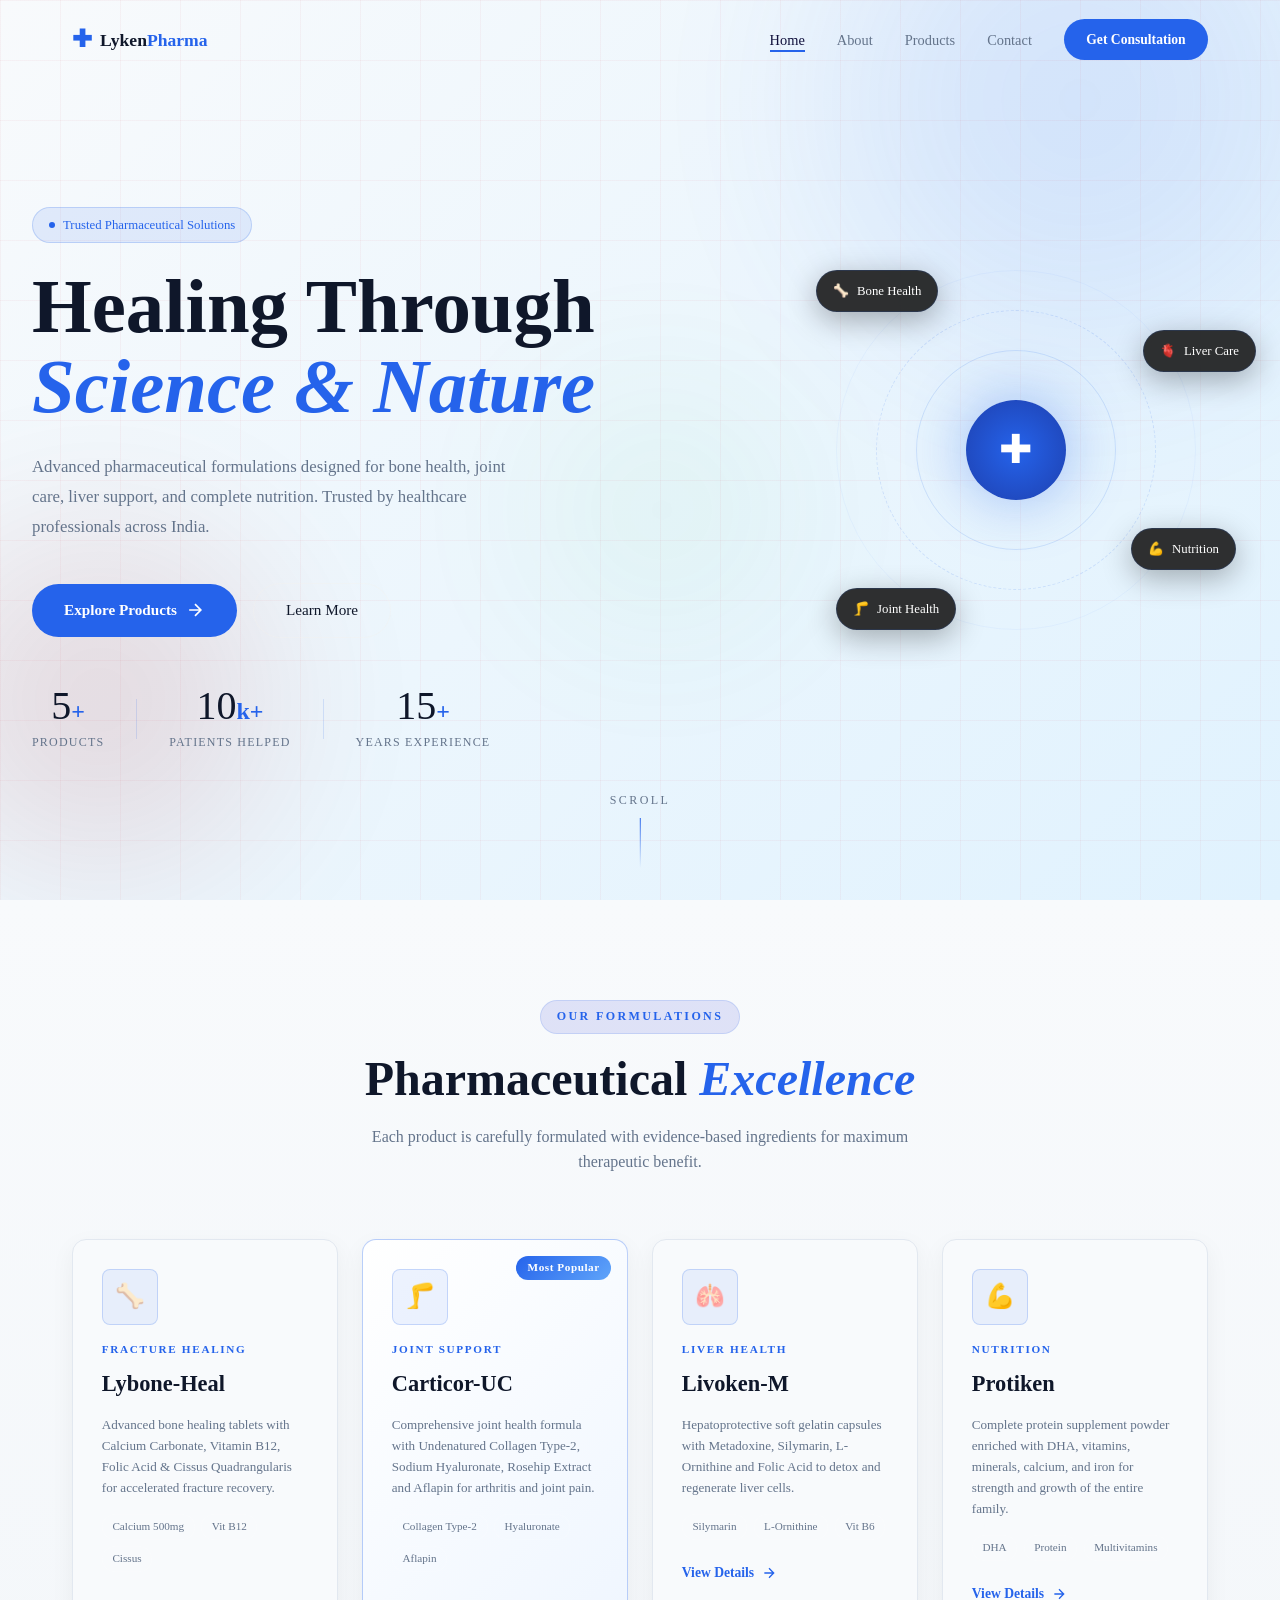
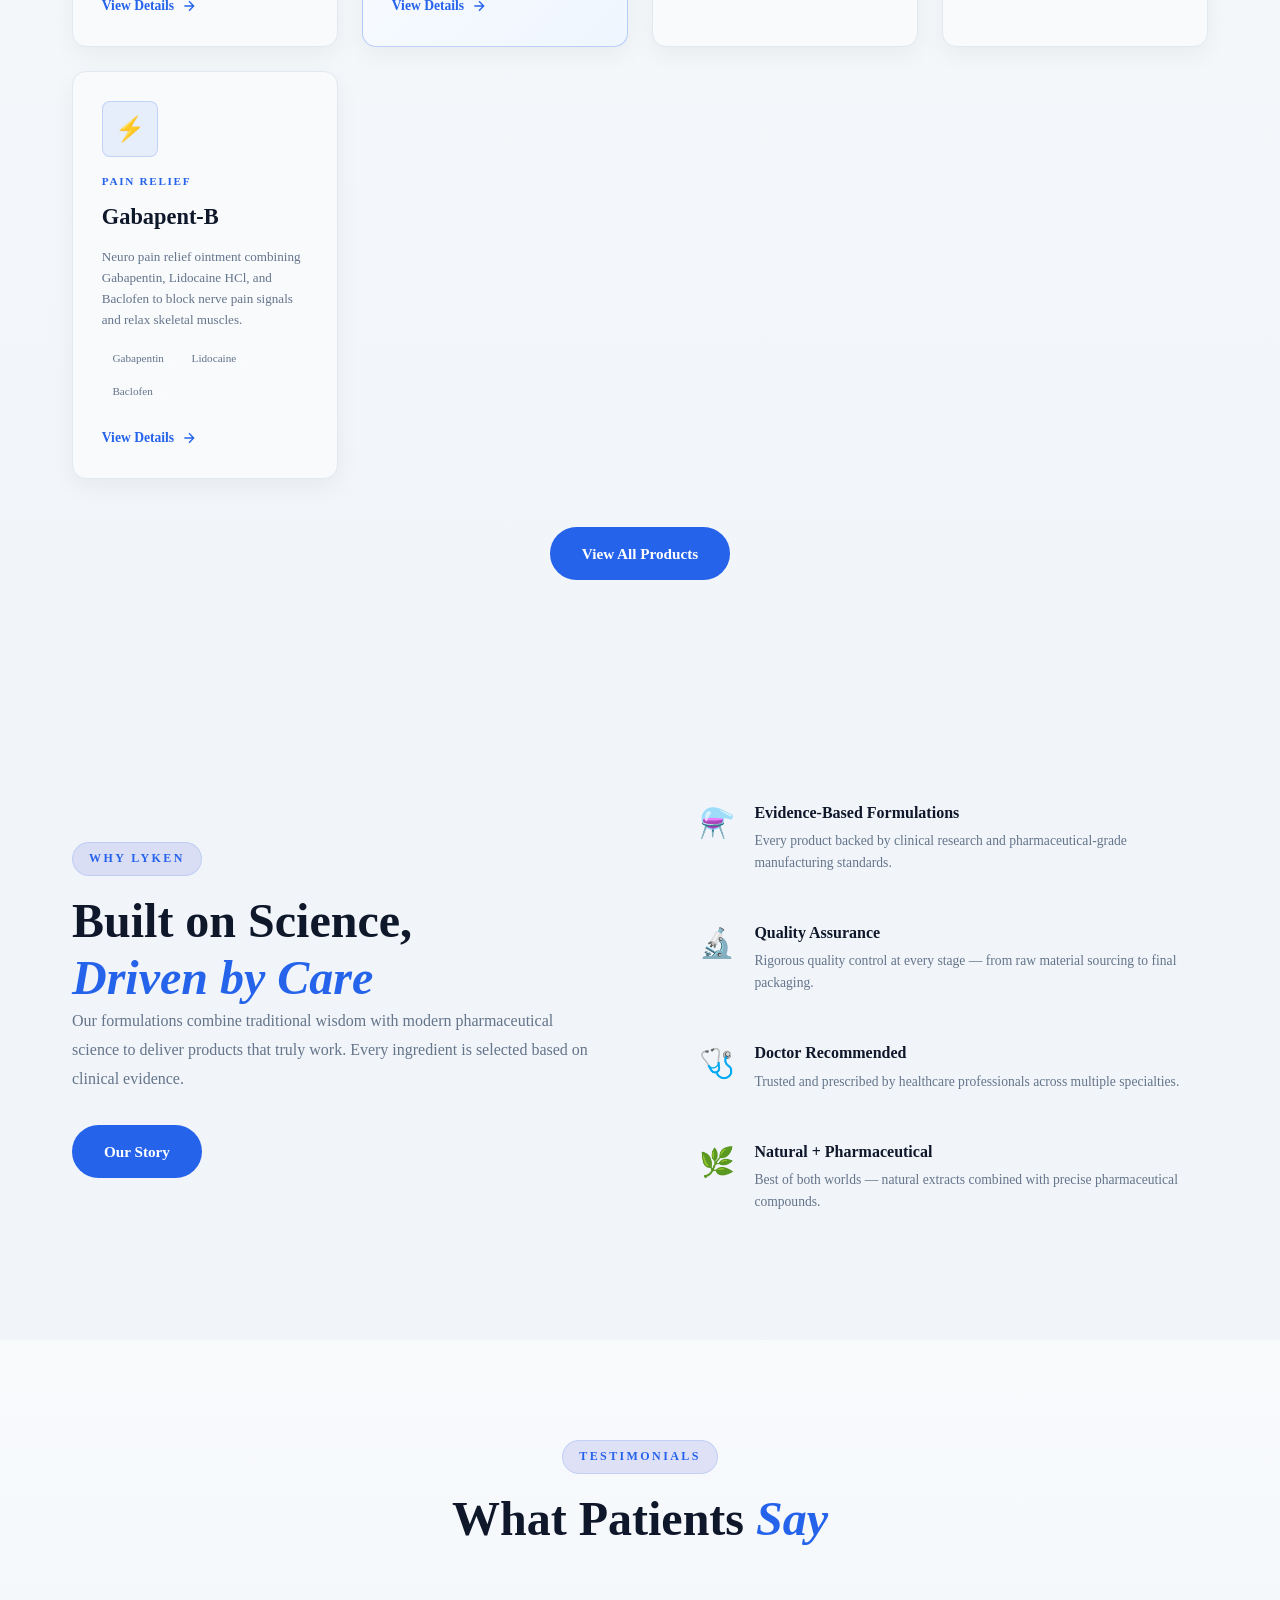
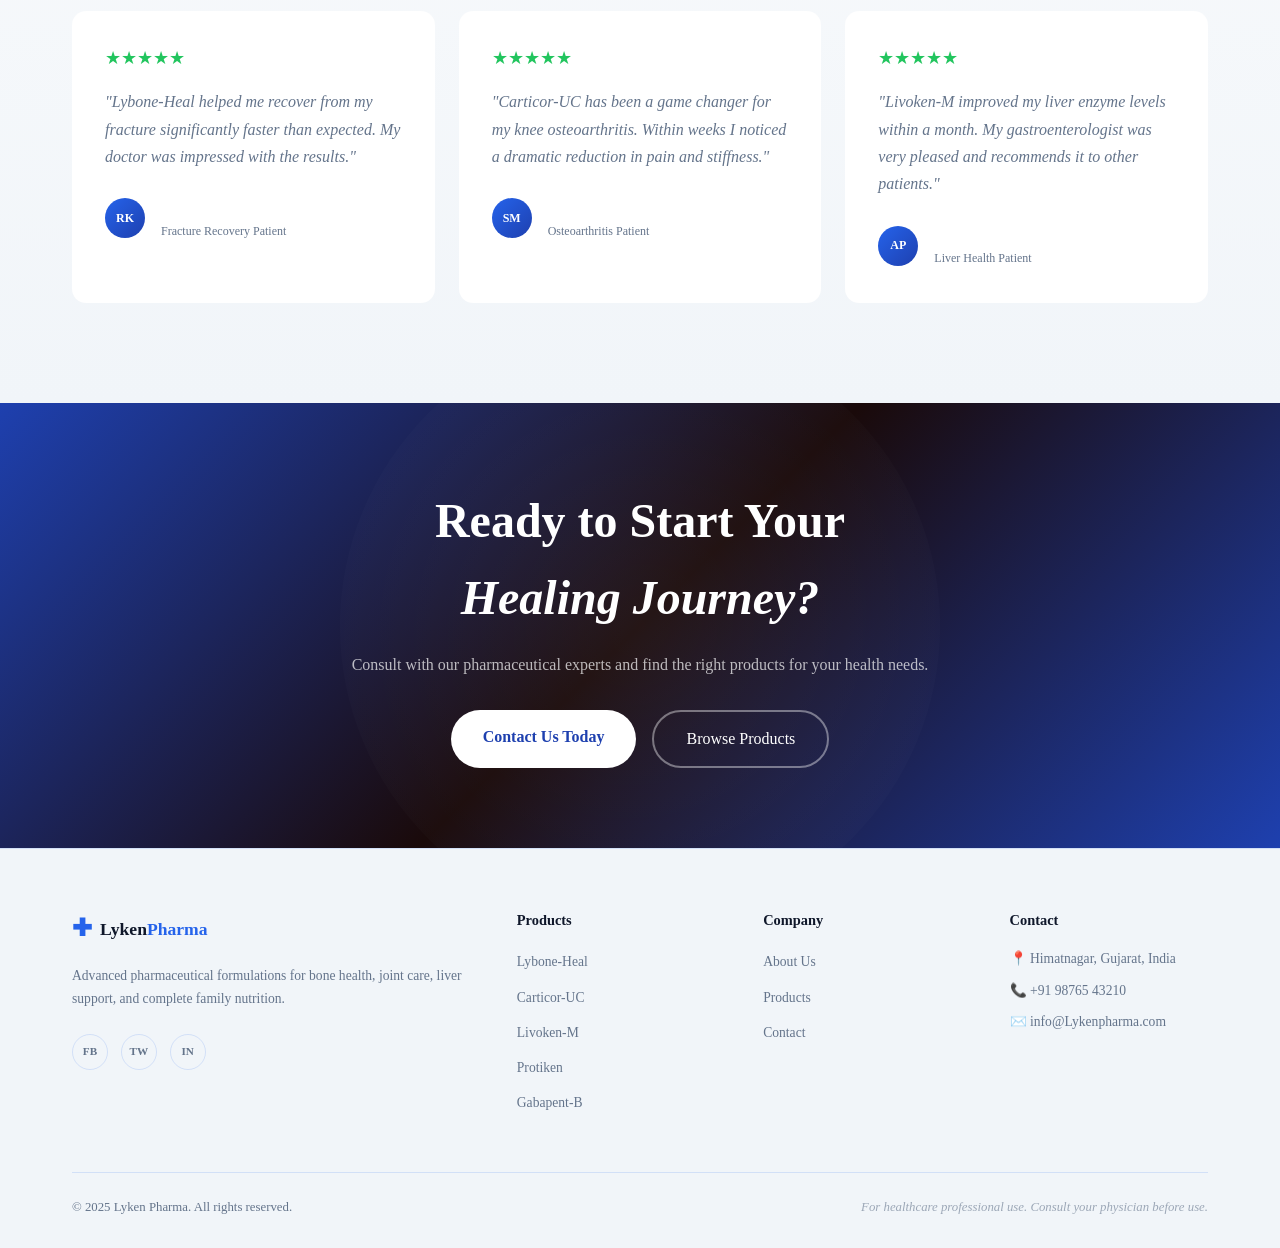
==== index.html @ a2a5358e "filed added added" ====
<!DOCTYPE html>
<html lang="en">
<head>
<meta charset="UTF-8">
<meta name="viewport" content="width=device-width, initial-scale=1.0">
<title>Lyken Pharma - Healing Through Science</title>
<link href="https://fonts.googleapis.com/css2?family=Cormorant+Garamond:ital,wght@0,300;0,400;0,600;1,300&family=DM+Sans:wght@300;400;500;600&family=Bebas+Neue&display=swap" rel="stylesheet">
<link rel="stylesheet" href="style.css">
</head>
<body>

<!-- Navigation -->
<nav class="navbar" id="navbar">
  <div class="nav-container">
    <a href="index.html" class="logo">
      <span class="logo-cross">✚</span>
      <span class="logo-text">Lyken<span class="logo-accent">Pharma</span></span>
    </a>
    <ul class="nav-links" id="navLinks">
      <li><a href="index.html" class="nav-link active">Home</a></li>
      <li><a href="about.html" class="nav-link">About</a></li>
      <li><a href="services.html" class="nav-link">Products</a></li>
      <li><a href="contact.html" class="nav-link">Contact</a></li>
    </ul>
    <a href="contact.html" class="cta-btn">Get Consultation</a>
    <button class="hamburger" id="hamburger">
      <span></span><span></span><span></span>
    </button>
  </div>
</nav>

<!-- Hero Section -->
<section class="hero" id="hero">
  <div class="hero-bg">
    <div class="hero-orb orb1"></div>
    <div class="hero-orb orb2"></div>
    <div class="hero-orb orb3"></div>
    <div class="grid-lines"></div>
  </div>
  <div class="hero-content">
    <div class="hero-badge animate-in" style="--delay:0.2s">
      <span class="badge-dot"></span> Trusted Pharmaceutical Solutions
    </div>
    <h1 class="hero-title animate-in" style="--delay:0.4s">
      <span class="title-line">Healing Through</span>
      <span class="title-line accent-text">Science &amp; Nature</span>
    </h1>
    <p class="hero-subtitle animate-in" style="--delay:0.6s">
      Advanced pharmaceutical formulations designed for bone health, joint care, liver support, and complete nutrition. Trusted by healthcare professionals across India.
    </p>
    <div class="hero-actions animate-in" style="--delay:0.8s">
      <a href="services.html" class="btn-primary">
        <span>Explore Products</span>
        <svg width="20" height="20" viewBox="0 0 24 24" fill="none" stroke="currentColor" stroke-width="2"><path d="M5 12h14M12 5l7 7-7 7"/></svg>
      </a>
      <a href="about.html" class="btn-ghost">Learn More</a>
    </div>
    <div class="hero-stats animate-in" style="--delay:1s">
      <div class="stat-item">
        <span class="stat-num" data-target="5">0</span><span class="stat-plus">+</span>
        <span class="stat-label">Products</span>
      </div>
      <div class="stat-divider"></div>
      <div class="stat-item">
        <span class="stat-num" data-target="10">0</span><span class="stat-plus">k+</span>
        <span class="stat-label">Patients Helped</span>
      </div>
      <div class="stat-divider"></div>
      <div class="stat-item">
        <span class="stat-num" data-target="15">0</span><span class="stat-plus">+</span>
        <span class="stat-label">Years Experience</span>
      </div>
    </div>
  </div>
  <div class="hero-visual">
    <div class="pill-float pill1">
      <div class="pill-inner">
        <span class="pill-icon">🦴</span>
        <span>Bone Health</span>
      </div>
    </div>
    <div class="pill-float pill2">
      <div class="pill-inner">
        <span class="pill-icon">🫀</span>
        <span>Liver Care</span>
      </div>
    </div>
    <div class="pill-float pill3">
      <div class="pill-inner">
        <span class="pill-icon">💪</span>
        <span>Nutrition</span>
      </div>
    </div>
    <div class="pill-float pill4">
      <div class="pill-inner">
        <span class="pill-icon">🦵</span>
        <span>Joint Health</span>
      </div>
    </div>
    <div class="center-emblem">
      <div class="emblem-ring r1"></div>
      <div class="emblem-ring r2"></div>
      <div class="emblem-ring r3"></div>
      <div class="emblem-core">
        <span class="emblem-cross">✚</span>
      </div>
    </div>
  </div>
  <div class="scroll-indicator">
    <span>Scroll</span>
    <div class="scroll-line"></div>
  </div>
</section>

<!-- Product Preview -->
<section class="products-preview section">
  <div class="container">
    <div class="section-header">
      <span class="section-tag">Our Formulations</span>
      <h2 class="section-title">Pharmaceutical <em>Excellence</em></h2>
      <p class="section-desc">Each product is carefully formulated with evidence-based ingredients for maximum therapeutic benefit.</p>
    </div>
    <div class="product-grid">
      <div class="product-card" data-category="bone">
        <div class="card-glow"></div>
        <div class="card-icon-wrap">
          <span class="card-emoji">🦴</span>
        </div>
        <div class="card-tag">Fracture Healing</div>
        <h3 class="card-title">Lybone-Heal</h3>
        <p class="card-desc">Advanced bone healing tablets with Calcium Carbonate, Vitamin B12, Folic Acid & Cissus Quadrangularis for accelerated fracture recovery.</p>
        <div class="card-ingredients">
          <span class="ingredient-tag">Calcium 500mg</span>
          <span class="ingredient-tag">Vit B12</span>
          <span class="ingredient-tag">Cissus</span>
        </div>
        <a href="services.html#lybone" class="card-link">
          View Details <svg width="16" height="16" viewBox="0 0 24 24" fill="none" stroke="currentColor" stroke-width="2"><path d="M5 12h14M12 5l7 7-7 7"/></svg>
        </a>
      </div>

      <div class="product-card featured" data-category="joint">
        <div class="card-glow"></div>
        <div class="featured-badge">Most Popular</div>
        <div class="card-icon-wrap">
          <span class="card-emoji">🦵</span>
        </div>
        <div class="card-tag">Joint Support</div>
        <h3 class="card-title">Carticor-UC</h3>
        <p class="card-desc">Comprehensive joint health formula with Undenatured Collagen Type-2, Sodium Hyaluronate, Rosehip Extract and Aflapin for arthritis and joint pain.</p>
        <div class="card-ingredients">
          <span class="ingredient-tag">Collagen Type-2</span>
          <span class="ingredient-tag">Hyaluronate</span>
          <span class="ingredient-tag">Aflapin</span>
        </div>
        <a href="services.html#carticor" class="card-link">
          View Details <svg width="16" height="16" viewBox="0 0 24 24" fill="none" stroke="currentColor" stroke-width="2"><path d="M5 12h14M12 5l7 7-7 7"/></svg>
        </a>
      </div>

      <div class="product-card" data-category="liver">
        <div class="card-glow"></div>
        <div class="card-icon-wrap">
          <span class="card-emoji">🫁</span>
        </div>
        <div class="card-tag">Liver Health</div>
        <h3 class="card-title">Livoken-M</h3>
        <p class="card-desc">Hepatoprotective soft gelatin capsules with Metadoxine, Silymarin, L-Ornithine and Folic Acid to detox and regenerate liver cells.</p>
        <div class="card-ingredients">
          <span class="ingredient-tag">Silymarin</span>
          <span class="ingredient-tag">L-Ornithine</span>
          <span class="ingredient-tag">Vit B6</span>
        </div>
        <a href="services.html#livoken" class="card-link">
          View Details <svg width="16" height="16" viewBox="0 0 24 24" fill="none" stroke="currentColor" stroke-width="2"><path d="M5 12h14M12 5l7 7-7 7"/></svg>
        </a>
      </div>

      <div class="product-card" data-category="nutrition">
        <div class="card-glow"></div>
        <div class="card-icon-wrap">
          <span class="card-emoji">💪</span>
        </div>
        <div class="card-tag">Nutrition</div>
        <h3 class="card-title">Protiken</h3>
        <p class="card-desc">Complete protein supplement powder enriched with DHA, vitamins, minerals, calcium, and iron for strength and growth of the entire family.</p>
        <div class="card-ingredients">
          <span class="ingredient-tag">DHA</span>
          <span class="ingredient-tag">Protein</span>
          <span class="ingredient-tag">Multivitamins</span>
        </div>
        <a href="services.html#protiken" class="card-link">
          View Details <svg width="16" height="16" viewBox="0 0 24 24" fill="none" stroke="currentColor" stroke-width="2"><path d="M5 12h14M12 5l7 7-7 7"/></svg>
        </a>
      </div>

      <div class="product-card" data-category="pain">
        <div class="card-glow"></div>
        <div class="card-icon-wrap">
          <span class="card-emoji">⚡</span>
        </div>
        <div class="card-tag">Pain Relief</div>
        <h3 class="card-title">Gabapent-B</h3>
        <p class="card-desc">Neuro pain relief ointment combining Gabapentin, Lidocaine HCl, and Baclofen to block nerve pain signals and relax skeletal muscles.</p>
        <div class="card-ingredients">
          <span class="ingredient-tag">Gabapentin</span>
          <span class="ingredient-tag">Lidocaine</span>
          <span class="ingredient-tag">Baclofen</span>
        </div>
        <a href="services.html#gabapent" class="card-link">
          View Details <svg width="16" height="16" viewBox="0 0 24 24" fill="none" stroke="currentColor" stroke-width="2"><path d="M5 12h14M12 5l7 7-7 7"/></svg>
        </a>
      </div>
    </div>
    <div class="center-cta">
      <a href="services.html" class="btn-primary">View All Products</a>
    </div>
  </div>
</section>

<!-- Why Choose Us -->
<section class="why-us section">
  <div class="container">
    <div class="why-inner">
      <div class="why-left">
        <span class="section-tag">Why Lyken</span>
        <h2 class="section-title">Built on Science,<br><em>Driven by Care</em></h2>
        <p>Our formulations combine traditional wisdom with modern pharmaceutical science to deliver products that truly work. Every ingredient is selected based on clinical evidence.</p>
        <a href="about.html" class="btn-primary" style="margin-top:2rem">Our Story</a>
      </div>
      <div class="why-right">
        <div class="feature-item">
          <div class="feature-icon">⚗️</div>
          <div>
            <h4>Evidence-Based Formulations</h4>
            <p>Every product backed by clinical research and pharmaceutical-grade manufacturing standards.</p>
          </div>
        </div>
        <div class="feature-item">
          <div class="feature-icon">🔬</div>
          <div>
            <h4>Quality Assurance</h4>
            <p>Rigorous quality control at every stage — from raw material sourcing to final packaging.</p>
          </div>
        </div>
        <div class="feature-item">
          <div class="feature-icon">🩺</div>
          <div>
            <h4>Doctor Recommended</h4>
            <p>Trusted and prescribed by healthcare professionals across multiple specialties.</p>
          </div>
        </div>
        <div class="feature-item">
          <div class="feature-icon">🌿</div>
          <div>
            <h4>Natural + Pharmaceutical</h4>
            <p>Best of both worlds — natural extracts combined with precise pharmaceutical compounds.</p>
          </div>
        </div>
      </div>
    </div>
  </div>
</section>

<!-- Testimonials -->
<section class="testimonials section">
  <div class="container">
    <div class="section-header">
      <span class="section-tag">Testimonials</span>
      <h2 class="section-title">What Patients <em>Say</em></h2>
    </div>
    <div class="testi-grid">
      <div class="testi-card">
        <div class="stars">★★★★★</div>
        <p>"Lybone-Heal helped me recover from my fracture significantly faster than expected. My doctor was impressed with the results."</p>
        <div class="testi-author">
          <div class="author-avatar">RK</div>
          <div>
            <strong>Rajesh Kumar</strong>
            <span>Fracture Recovery Patient</span>
          </div>
        </div>
      </div>
      <div class="testi-card">
        <div class="stars">★★★★★</div>
        <p>"Carticor-UC has been a game changer for my knee osteoarthritis. Within weeks I noticed a dramatic reduction in pain and stiffness."</p>
        <div class="testi-author">
          <div class="author-avatar">SM</div>
          <div>
            <strong>Sunita Mehta</strong>
            <span>Osteoarthritis Patient</span>
          </div>
        </div>
      </div>
      <div class="testi-card">
        <div class="stars">★★★★★</div>
        <p>"Livoken-M improved my liver enzyme levels within a month. My gastroenterologist was very pleased and recommends it to other patients."</p>
        <div class="testi-author">
          <div class="author-avatar">AP</div>
          <div>
            <strong>Amit Patel</strong>
            <span>Liver Health Patient</span>
          </div>
        </div>
      </div>
    </div>
  </div>
</section>

<!-- CTA Banner -->
<section class="cta-banner">
  <div class="cta-bg-orb"></div>
  <div class="container">
    <div class="cta-inner">
      <h2>Ready to Start Your<br><em>Healing Journey?</em></h2>
      <p>Consult with our pharmaceutical experts and find the right products for your health needs.</p>
      <div class="cta-btns">
        <a href="contact.html" class="btn-white">Contact Us Today</a>
        <a href="services.html" class="btn-ghost-white">Browse Products</a>
      </div>
    </div>
  </div>
</section>

<!-- Footer -->
<footer class="footer">
  <div class="container">
    <div class="footer-grid">
      <div class="footer-brand">
        <div class="logo">
          <span class="logo-cross">✚</span>
          <span class="logo-text">Lyken<span class="logo-accent">Pharma</span></span>
        </div>
        <p>Advanced pharmaceutical formulations for bone health, joint care, liver support, and complete family nutrition.</p>
        <div class="social-links">
          <a href="#" class="social-link">FB</a>
          <a href="#" class="social-link">TW</a>
          <a href="#" class="social-link">IN</a>
        </div>
      </div>
      <div class="footer-col">
        <h5>Products</h5>
        <ul>
          <li><a href="services.html#lybone">Lybone-Heal</a></li>
          <li><a href="services.html#carticor">Carticor-UC</a></li>
          <li><a href="services.html#livoken">Livoken-M</a></li>
          <li><a href="services.html#protiken">Protiken</a></li>
          <li><a href="services.html#gabapent">Gabapent-B</a></li>
        </ul>
      </div>
      <div class="footer-col">
        <h5>Company</h5>
        <ul>
          <li><a href="about.html">About Us</a></li>
          <li><a href="services.html">Products</a></li>
          <li><a href="contact.html">Contact</a></li>
        </ul>
      </div>
      <div class="footer-col">
        <h5>Contact</h5>
        <ul class="contact-list">
          <li>📍 Himatnagar, Gujarat, India</li>
          <li>📞 +91 98765 43210</li>
          <li>✉️ info@Lykenpharma.com</li>
        </ul>
      </div>
    </div>
    <div class="footer-bottom">
      <p>© 2025 Lyken Pharma. All rights reserved.</p>
      <p class="disclaimer">For healthcare professional use. Consult your physician before use.</p>
    </div>
  </div>
</footer>

<script src="main.js"></script>
</body>
</html>
---- style.css ----
:root {
  /* ===== PRIMARY (Trust Blue) ===== */
  --primary: #2563EB;
  --primary-dark: #1E40AF;
  --primary-light: #60A5FA;

  /* ===== SECONDARY (Health Green) ===== */
  --accent: #22C55E;

  /* ===== BACKGROUND (Clean Medical) ===== */
  --dark: #F8FAFC;
  --dark2: #F1F5F9;
  --dark3: #FFFFFF;
  --dark4: #E2E8F0;

  /* ===== TEXT ===== */
  --text: #0F172A;
  --text-muted: #64748B;
  --text-muted2: #11113d;

  /* ===== LIGHT ===== */
  --light: #FFFFFF;
  --lighter: #FFFFFF;

  /* ===== BORDER & EFFECT ===== */
  --border: rgba(37, 99, 235, 0.15);
  --glow: rgba(37, 99, 235, 0.1);

  /* ===== UI ===== */
  --radius: 14px;
  --radius-sm: 8px;
  --shadow: 0 10px 30px rgba(0,0,0,0.05);
  --transition: all 0.3s ease;
}

/* ===== Reset & Base ===== */
*, *::before, *::after { box-sizing: border-box; margin: 0; padding: 0; }
html { scroll-behavior: smooth; }
body {
  font-family: var(--font-body);
  background: var(--dark);
  color: var(--text);
  overflow-x: hidden;
  line-height: 1.6;
}
a { text-decoration: none; color: inherit; }
ul { list-style: none; }
img { max-width: 100%; display: block; }

/* ===== Scrollbar ===== */
::-webkit-scrollbar { width: 4px; }
::-webkit-scrollbar-track { background: var(--dark2); }
::-webkit-scrollbar-thumb { background: var(--primary); border-radius: 2px; }

/* ===== Utility ===== */
.container { max-width: 1200px; margin: 0 auto; padding: 0 2rem; }
.section { padding: 100px 0; background: linear-gradient(to bottom, #F8FAFC, #F1F5F9);}
.section-header { text-align: center; margin-bottom: 4rem; }
.section-tag {
  display: inline-block;
  background: rgba(16 22 200 / 10%);
  border: 1px solid var(--border);
  color: var(--primary);
  font-size: 0.75rem;
  font-weight: 600;
  letter-spacing: 0.2em;
  text-transform: uppercase;
  padding: 0.4rem 1rem;
  border-radius: 50px;
  margin-bottom: 1rem;
}
.section-title {
  font-family: var(--font-serif);
  font-size: clamp(2rem, 4vw, 3rem);
  font-weight: 600;
  color: var(--text);
  line-height: 1.2;
}
.section-title em { color: var(--primary); font-style: italic; }
.section-desc { color: var(--text-muted); max-width: 560px; margin: 1rem auto 0; }

/* ===== Navbar ===== */
.navbar {
  position: fixed; top: 0; left: 0; right: 0; z-index: 1000;
  padding: 1.2rem 0;
  transition: var(--transition);
}
.navbar.scrolled {
  background: rgba(255,255,255,0.9);
  backdrop-filter: blur(10px);
  border-bottom: 1px solid var(--border);
  padding: 0.8rem 0;
}
.nav-container {
  max-width: 1200px; margin: 0 auto; padding: 0 2rem;
  display: flex; align-items: center; gap: 2rem;
}
.logo {
  display: flex; align-items: center; gap: 0.5rem;
  font-family: var(--font-body); font-weight: 600;
}
.logo-cross { color: var(--primary); font-size: 1.5rem; animation: pulse 2s infinite; }
.logo-text { font-size: 1.1rem; color: var(--text); }
.logo-accent { color: var(--primary); }
.nav-links {
  display: flex; gap: 2rem; margin-left: auto;
}
.nav-link {
  font-size: 0.9rem; font-weight: 500; color: var(--text-muted);
  position: relative; padding-bottom: 4px; transition: color 0.3s;
}
.nav-link::after {
  content: ''; position: absolute; bottom: 0; left: 0;
  width: 0; height: 2px; background: var(--primary);
  transition: width 0.3s ease;
}
.nav-link:hover, .nav-link.active { color: var(--text-muted2); transition: var(--transition); }
.nav-link:hover::after, .nav-link.active::after { width: 100%; }
.cta-btn {
  background: var(--primary); color: white;
  padding: 0.6rem 1.4rem; border-radius: 50px;
  font-size: 0.85rem; font-weight: 600;
  transition: var(--transition);
  white-space: nowrap;
}
.cta-btn:hover { background: var(--primary-dark); transform: translateY(-2px); box-shadow: 0 8px 25px rgba(22, 16, 200, 0.4); }
.hamburger { display: none; flex-direction: column; gap: 5px; background: none; border: none; cursor: pointer; padding: 4px; }
.hamburger span { display: block; width: 24px; height: 2px; background: var(--text); transition: var(--transition); border-radius: 2px; }

/* ===== Hero ===== */
.hero {
  min-height: 100vh; display: flex; align-items: center;
  position: relative; overflow: hidden;
  padding: 120px 2rem 60px;
  background: linear-gradient(135deg, #F8FAFC 0%, #E0F2FE 100%);
}
.hero-bg {
  position: absolute; inset: 0; pointer-events: none;
}
.hero-orb {
  position: absolute; border-radius: 50%;
  filter: blur(80px); opacity: 0.15;
}
.orb1 {
  width: 600px; height: 600px;
  background: radial-gradient(circle, var(--primary), transparent);
  top: -200px; right: -100px;
  animation: orbFloat 8s ease-in-out infinite;
}
.orb2 {
  width: 400px; height: 400px;
  background: radial-gradient(circle, #8B0000, transparent);
  bottom: 0; left: -100px;
  animation: orbFloat 10s ease-in-out infinite reverse;
}
.orb3 {
  width: 300px; height: 300px;
  background: radial-gradient(circle, var(--accent), transparent);
  top: 40%; left: 40%;
  animation: orbFloat 12s ease-in-out infinite;
  opacity: 0.08;
}
.grid-lines {
  position: absolute; inset: 0;
  background-image: 
    linear-gradient(rgba(200,16,46,0.04) 1px, transparent 1px),
    linear-gradient(90deg, rgba(200,16,46,0.04) 1px, transparent 1px);
  background-size: 60px 60px;
}
.hero-content {
  max-width: 620px; position: relative; z-index: 2;
}
.hero-badge {
  display: inline-flex; align-items: center; gap: 0.5rem;
  background: rgba(37, 99, 235, 0.1);
  border: 1px solid rgba(37, 99, 235, 0.2);
  color: var(--primary);
  /* background: rgba(200,16,46,0.1); */
  /* border: 1px solid rgba(200,16,46,0.3); */
  color: var(--primary); padding: 0.4rem 1rem; border-radius: 50px;
  font-size: 0.8rem; font-weight: 500; margin-bottom: 1.5rem;
}
.badge-dot {
  width: 6px; height: 6px; background: var(--primary); border-radius: 50%;
  animation: blink 1.5s infinite;
}
.hero-title {
  font-family: var(--font-serif);
  font-size: clamp(3rem, 6vw, 5.5rem);
  line-height: 1.05;
  font-weight: 600;
  color: var(--text);
  margin-bottom: 1.5rem;
}
.title-line { display: block; }
.accent-text { color: var(--primary); font-style: italic; }
.hero-subtitle {
  color: var(--text-muted); font-size: 1.05rem;
  max-width: 500px; margin-bottom: 2.5rem; line-height: 1.8;
}
.hero-actions { display: flex; gap: 1rem; align-items: center; flex-wrap: wrap; margin-bottom: 3rem; }
.btn-primary {
  display: inline-flex; align-items: center; gap: 0.5rem;
  background: var(--primary); color: white;
  padding: 0.9rem 2rem; border-radius: 50px;
  font-weight: 600; font-size: 0.95rem;
  transition: var(--transition); position: relative; overflow: hidden;
}
.btn-primary::before {
  content: ''; position: absolute; inset: 0;
  background: linear-gradient(45deg, transparent, rgba(255,255,255,0.1), transparent);
  transform: translateX(-100%); transition: transform 0.5s;
}
.btn-primary:hover { background: var(--primary-dark); transform: translateY(-3px); box-shadow: 0 15px 40px rgba(16, 53, 200, 0.4); }
.btn-primary:hover::before { transform: translateX(100%); }
.btn-ghost {
  display: inline-flex; align-items: center; gap: 0.5rem;
  border: 1.5px solid rgba(245,240,235,0.3); color: var(--text);
  padding: 0.9rem 2rem; border-radius: 50px;
  font-weight: 500; font-size: 0.95rem; transition: var(--transition);
}
.btn-ghost:hover { border-color: var(--primary); color: var(--primary); transform: translateY(-3px); }
.hero-stats {
  display: flex; gap: 2rem; align-items: center; flex-wrap: wrap;
}
.stat-item { text-align: center; }
.stat-num {
  font-family: var(--font-display);
  font-size: 2.5rem; color: var(--text); line-height: 1;
}
.stat-plus { font-size: 1.5rem; color: var(--primary); font-weight: 700; }
.stat-label { display: block; font-size: 0.75rem; color: var(--text-muted); margin-top: 0.2rem; text-transform: uppercase; letter-spacing: 0.1em; }
.stat-divider { width: 1px; height: 40px; background: var(--border); }
.hero-visual {
  position: absolute; right: 5%; top: 50%; transform: translateY(-50%);
  width: 400px; height: 400px; display: flex; align-items: center; justify-content: center;
}
.pill-float {
  position: absolute; z-index: 3;
  animation: floatPill 4s ease-in-out infinite;
}
.pill-inner {
  display: flex; align-items: center; gap: 0.5rem;
  background: rgba(26,26,26,0.9); border: 1px solid var(--border);
  backdrop-filter: blur(10px);
  padding: 0.6rem 1rem; border-radius: 50px;
  font-size: 0.8rem; font-weight: 500; color: var(--light);
  white-space: nowrap;
  box-shadow: 0 8px 30px rgba(0,0,0,0.3);
}
.pill1 { top: 5%; left: 0; animation-delay: 0s; }
.pill2 { top: 20%; right: -10%; animation-delay: 1s; }
.pill3 { bottom: 20%; right: -5%; animation-delay: 2s; }
.pill4 { bottom: 5%; left: 5%; animation-delay: 0.5s; }
.center-emblem {
  position: relative; display: flex; align-items: center; justify-content: center;
}
.emblem-ring {
  position: absolute; border-radius: 50%; border: 1px solid var(--border);
}
.r1 { width: 200px; height: 200px; animation: spinSlow 20s linear infinite; }
.r2 { width: 280px; height: 280px; animation: spinSlow 30s linear infinite reverse; border-style: dashed; }
.r3 { width: 360px; height: 360px; animation: spinSlow 40s linear infinite; opacity: 0.3; }
.emblem-core {
  width: 100px; height: 100px; border-radius: 50%;
  background: radial-gradient(circle, var(--primary) 0%, var(--primary-dark) 100%);
  display: flex; align-items: center; justify-content: center;
  box-shadow: 0 0 60px rgba(37, 100, 235, 0.397);
}
.emblem-cross { font-size: 2.5rem; color: white; }
.scroll-indicator {
  position: absolute; bottom: 2rem; left: 50%; transform: translateX(-50%);
  display: flex; flex-direction: column; align-items: center; gap: 0.5rem;
  font-size: 0.75rem; color: var(--text-muted); letter-spacing: 0.2em;
  text-transform: uppercase;
}
.scroll-line {
  width: 1px; height: 50px; background: linear-gradient(to bottom, var(--primary), transparent);
  animation: scrollPulse 2s ease-in-out infinite;
}

/* ===== Product Cards ===== */
.product-grid {
  display: grid; grid-template-columns: repeat(auto-fit, minmax(220px, 1fr));
  gap: 1.5rem;
}
.product-card {
  position: relative; overflow: hidden;
  background: var(--dark); border: 1px solid #E2E8F0; 
  box-shadow: 0 8px 25px rgba(0,0,0,0.05);
  border-radius: var(--radius); padding: 1.8rem;
  transition: var(--transition); cursor: pointer;
}
.product-card:hover {
  border-color: var(--primary);
  box-shadow: 0 15px 40px rgba(37, 99, 235, 0.15);
  transform: translateY(-8px);
  border-color: var(--border);
  /* box-shadow: 0 20px 60px rgba(200,16,46,0.15);   */
}
.product-card.featured {
 background: linear-gradient(135deg, #ffffff, #EFF6FF);
  border-color: rgba(37, 99, 235, 0.3);
}
.card-glow {
  position: absolute; top: -50%; left: -50%; width: 200%; height: 200%;
  background: radial-gradient(circle, rgba(16 27 200 / 5%), transparent 60%);
  opacity: 0; transition: opacity 0.4s; pointer-events: none;
}
.product-card:hover .card-glow { opacity: 1; }
.featured-badge {
  position: absolute; top: 1rem; right: 1rem;
  background: linear-gradient(135deg, #2563EB, #60A5FA); color: white;
  font-size: 0.7rem; font-weight: 600; padding: 0.2rem 0.7rem;
  border-radius: 50px; letter-spacing: 0.05em;
}
.card-icon-wrap {
  width: 56px; height: 56px; border-radius: var(--radius-sm);
   background: rgba(37, 99, 235, 0.08);
  border: 1px solid rgba(37, 99, 235, 0.2);
  display: flex; align-items: center; justify-content: center;
  margin-bottom: 1rem; transition: var(--transition);
}
.product-card:hover .card-icon-wrap { background: rgba(34, 197, 94, 0.15); transform: scale(1.1); }
.card-emoji { font-size: 1.5rem; }
.card-tag { font-size: 0.7rem; color: var(--primary); text-transform: uppercase; letter-spacing: 0.15em; font-weight: 600; margin-bottom: 0.5rem; }
.card-title { font-family: var(--font-serif); font-size: 1.4rem; font-weight: 600; color: var(--text); margin-bottom: 0.7rem; }
.card-desc { font-size: 0.82rem; color: var(--text-muted); line-height: 1.6; margin-bottom: 1rem; }
.card-ingredients { display: flex; flex-wrap: wrap; gap: 0.4rem; margin-bottom: 1.2rem; }
.ingredient-tag {
  background: rgba(255,255,255,0.05); border: 1px solid rgba(255,255,255,0.1);
  padding: 0.2rem 0.6rem; border-radius: 50px; font-size: 0.7rem; color: var(--text-muted);
}
.card-link {
  display: inline-flex; align-items: center; gap: 0.4rem;
  color: var(--primary); font-size: 0.85rem; font-weight: 600;
  transition: gap 0.3s;
}
.card-link:hover { gap: 0.8rem; }
.center-cta { text-align: center; margin-top: 3rem; }

/* ===== Why Us ===== */
.why-us { background: #F1F5F9; }
.why-inner {
  display: grid; grid-template-columns: 1fr 1fr; gap: 5rem; align-items: center;
}
.why-left p { color: var(--text-muted); line-height: 1.8; }
.feature-item {
  display: flex; gap: 1.2rem; align-items: flex-start;
  padding: 1.2rem; border-radius: var(--radius);
  transition: var(--transition); margin-bottom: 0.5rem;
}
.feature-item:hover { background: rgba(37, 99, 235, 0.05); transform: translateX(5px); }
.feature-icon { font-size: 1.8rem; flex-shrink: 0; }
.feature-item h4 { color: var(--text); font-weight: 600; margin-bottom: 0.3rem; }
.feature-item p { font-size: 0.85rem; color: var(--text-muted); line-height: 1.6; }

/* ===== Testimonials ===== */
.testi-grid { display: grid; grid-template-columns: repeat(auto-fit, minmax(280px, 1fr)); gap: 1.5rem; }
.testi-card {
  background: var(--dark3); border: 1px solid rgba(255,255,255,0.06);
  border-radius: var(--radius); padding: 2rem;
  transition: var(--transition);
}
.testi-card:hover { transform: translateY(-5px); border-color: var(--border); }
.stars { color: var(--accent); font-size: 1.1rem; margin-bottom: 1rem; }
.testi-card p { color: var(--text-muted); font-style: italic; line-height: 1.7; margin-bottom: 1.5rem; }
.testi-author { display: flex; align-items: center; gap: 1rem; }
.author-avatar {
  width: 40px; height: 40px; border-radius: 50%;
  background: linear-gradient(135deg, var(--primary), var(--primary-dark));
  display: flex; align-items: center; justify-content: center;
  font-size: 0.75rem; font-weight: 700; color: white; flex-shrink: 0;
}
.testi-author strong { display: block; color: var(--light); font-size: 0.9rem; }
.testi-author span { font-size: 0.75rem; color: var(--text-muted); }

/* ===== CTA Banner ===== */
.cta-banner {
  background: linear-gradient(135deg, var(--primary-dark) 0%, #1a0a0a 50%, var(--primary-dark) 100%);
  position: relative; overflow: hidden; padding: 80px 0;
}
.cta-bg-orb {
  position: absolute; width: 600px; height: 600px; border-radius: 50%;
  background: radial-gradient(circle, rgba(255,255,255,0.05), transparent);
  top: 50%; left: 50%; transform: translate(-50%, -50%);
}
.cta-inner { text-align: center; position: relative; z-index: 2; }
.cta-inner h2 { font-family: var(--font-serif); font-size: clamp(2rem, 4vw, 3rem); font-weight: 600; color: white; margin-bottom: 1rem; }
.cta-inner h2 em { font-style: italic; }
.cta-inner p { color: rgba(255,255,255,0.7); margin-bottom: 2rem; }
.cta-btns { display: flex; gap: 1rem; justify-content: center; flex-wrap: wrap; }
.btn-white {
  background: white; color: var(--primary-dark);
  padding: 0.9rem 2rem; border-radius: 50px; font-weight: 700;
  transition: var(--transition);
}
.btn-white:hover { transform: translateY(-3px); box-shadow: 0 15px 40px rgba(0,0,0,0.3); }
.btn-ghost-white {
  border: 2px solid rgba(255,255,255,0.4); color: white;
  padding: 0.9rem 2rem; border-radius: 50px; font-weight: 500;
  transition: var(--transition);
}
.btn-ghost-white:hover { border-color: white; transform: translateY(-3px); }

/* ===== Footer ===== */
.footer { background: var(--dark2); border-top: 1px solid var(--border); padding: 60px 0 30px; }
.footer-grid { display: grid; grid-template-columns: 2fr 1fr 1fr 1fr; gap: 3rem; margin-bottom: 3rem; }
.footer-brand p { color: var(--text-muted); font-size: 0.85rem; margin: 1rem 0 1.5rem; line-height: 1.7; }
.social-links { display: flex; gap: 0.8rem; }
.social-link {
  width: 36px; height: 36px; border-radius: 50%;
  border: 1px solid var(--border); display: flex; align-items: center; justify-content: center;
  font-size: 0.7rem; font-weight: 700; color: var(--text-muted);
  transition: var(--transition);
}
.social-link:hover { background: var(--primary); border-color: var(--primary); color: white; }
.footer-col h5 { color: var(--text); font-weight: 600; margin-bottom: 1rem; font-size: 0.9rem; }
.footer-col ul li { margin-bottom: 0.6rem; }
.footer-col ul a { color: var(--text-muted); font-size: 0.85rem; transition: color 0.3s; }
.footer-col ul a:hover { color: var(--primary); }
.contact-list li { color: var(--text-muted); font-size: 0.85rem; }
.footer-bottom {
  border-top: 1px solid var(--border); padding-top: 1.5rem;
  display: flex; justify-content: space-between; align-items: center; flex-wrap: gap;
  gap: 1rem;
}
.footer-bottom p { font-size: 0.8rem; color: var(--text-muted); }
.disclaimer { font-style: italic; opacity: 0.6; }

/* ===== Page Hero (Inner Pages) ===== */
.page-hero {
  padding: 160px 2rem 80px;
  background: linear-gradient(to bottom, rgba(200,16,46,0.05), transparent);
  text-align: center; position: relative; overflow: hidden;
}
.page-hero::before {
  content: ''; position: absolute; inset: 0;
  background-image: 
    linear-gradient(rgba(200,16,46,0.04) 1px, transparent 1px),
    linear-gradient(90deg, rgba(200,16,46,0.04) 1px, transparent 1px);
  background-size: 60px 60px;
  pointer-events: none;
}
.page-hero h1 { font-family: var(--font-serif); font-size: clamp(2.5rem, 5vw, 4rem); font-weight: 600; color: var(--text); }
.page-hero h1 em { color: var(--primary); font-style: italic; }
.page-hero p { color: var(--text-muted); max-width: 500px; margin: 1rem auto 0; }
.breadcrumb {
  display: flex; justify-content: center; gap: 0.5rem;
  font-size: 0.8rem; color: var(--text-muted);
  margin-bottom: 1rem;
}
.breadcrumb a { color: var(--primary); }

/* ===== About Page ===== */
.about-story { padding: 100px 0; }
.about-grid { display: grid; grid-template-columns: 1fr 1fr; gap: 5rem; align-items: center; }
.about-visual {
  position: relative; aspect-ratio: 1;
  display: flex; align-items: center; justify-content: center;
}
.about-bg-card {
  position: absolute; inset: 0;
  background: linear-gradient(135deg, rgba(16 22 200 / 10%), rgba(16 22 200 / 5%));
  border: 1px solid var(--border); border-radius: var(--radius);
  transform: rotate(3deg);
}
.about-main-card {
  position: relative; z-index: 2;
  background: var(--dark3); border: 1px solid var(--border);
  border-radius: var(--radius); padding: 3rem;
  text-align: center; width: 90%;
}
.about-icon { font-size: 4rem; margin-bottom: 1rem; }
.about-main-card h3 { font-family: var(--font-serif); font-size: 1.8rem; color: var(--light); margin-bottom: 0.5rem; }
.about-main-card p { color: var(--text-muted); font-size: 0.9rem; }
.about-text .section-tag { display: inline-block; margin-bottom: 1rem; }
.about-text .section-title { text-align: left; margin-bottom: 1.5rem; }
.about-text p { color: var(--text-muted); line-height: 1.8; margin-bottom: 1rem; }
.values-grid { display: grid; grid-template-columns: 1fr 1fr; gap: 1rem; margin-top: 2rem; }
.value-card {
  background: var(--dark3); border: 1px solid rgba(255,255,255,0.05);
  border-radius: var(--radius-sm); padding: 1.2rem;
  transition: var(--transition);
}
.value-card:hover { border-color: var(--border); transform: translateY(-3px); }
.value-card .value-icon { font-size: 1.5rem; margin-bottom: 0.5rem; }
.value-card h5 { color: var(--light); font-weight: 600; margin-bottom: 0.3rem; font-size: 0.9rem; }
.value-card p { font-size: 0.8rem; color: var(--text-muted); }
.team-section { background: var(--dark2); padding: 100px 0; }
.team-grid { display: grid; grid-template-columns: repeat(auto-fit, minmax(240px, 1fr)); gap: 2rem; }
.team-card {
  background: var(--dark3); border: 1px solid rgba(255,255,255,0.06);
  border-radius: var(--radius); padding: 2rem; text-align: center;
  transition: var(--transition);
}
.team-card:hover { transform: translateY(-8px); border-color: var(--border); }
.team-avatar {
  width: 80px; height: 80px; border-radius: 50%; margin: 0 auto 1rem;
  background: linear-gradient(135deg, var(--primary), var(--primary-dark));
  display: flex; align-items: center; justify-content: center;
  font-size: 1.5rem; font-weight: 700; color: white;
}
.team-card h4 { color: var(--light); font-weight: 600; margin-bottom: 0.3rem; }
.team-card .role { color: var(--primary); font-size: 0.8rem; font-weight: 500; margin-bottom: 0.7rem; }
.team-card p { font-size: 0.82rem; color: var(--text-muted); }

/* ===== Services/Products Page ===== */
.products-full { padding: 80px 0 100px; }
.filter-tabs {
  display: flex; gap: 0.8rem; justify-content: center; flex-wrap: wrap; margin-bottom: 3rem;
}
.filter-tab {
  padding: 0.5rem 1.4rem; border-radius: 50px;
  border: 1px solid rgba(255,255,255,0.1); background: transparent;
  color: var(--text-muted); font-size: 0.85rem; cursor: pointer;
  transition: var(--transition); font-family: var(--font-body);
}
.filter-tab:hover, .filter-tab.active {
  background: var(--primary); border-color: var(--primary); color: white;
}
.product-full-grid { display: grid; gap: 3rem; }
.product-detail-card {
  background: var(--dark3); border: 1px solid rgba(255,255,255,0.06);
  border-radius: var(--radius); overflow: hidden;
  display: grid; grid-template-columns: 1fr 2fr;
  transition: var(--transition);
}
.product-detail-card:hover { border-color: var(--border); box-shadow: 0 20px 60px rgba(16, 31, 200, 0.1); }
.product-card-left {
  background: linear-gradient(135deg, rgba(16 22 200 / 10%), rgba(16 22 200 / 2%));
  padding: 3rem 2rem; display: flex; flex-direction: column; align-items: center; justify-content: center;
  text-align: center; border-right: 1px solid var(--border);
}
.product-big-icon { font-size: 5rem; margin-bottom: 1rem; }
.product-card-left h3 { font-family: var(--font-serif); font-size: 2rem; color: var(--text); margin-bottom: 0.5rem; }
.product-type-badge {
  background: var(--primary); color: white;
  font-size: 0.7rem; font-weight: 600; padding: 0.3rem 0.8rem;
  border-radius: 50px; margin-top: 0.5rem;
}
.product-card-right { padding: 2.5rem; }
.product-tagline { color: var(--primary); font-size: 0.85rem; font-weight: 600; text-transform: uppercase; letter-spacing: 0.1em; margin-bottom: 1rem; }
.product-desc { color: var(--text-muted); line-height: 1.8; margin-bottom: 1.5rem; }
.ingredients-section h5 { color: var(--light); font-weight: 600; margin-bottom: 0.8rem; font-size: 0.9rem; }
.ingredients-list { display: flex; flex-wrap: wrap; gap: 0.5rem; margin-bottom: 1.5rem; }
.ing-badge {
  background: rgba(16 22 200 / 10%); border: 1px solid var(--border);
  color: var(--text); font-size: 0.78rem; padding: 0.3rem 0.8rem; border-radius: 50px;
}
.benefits-section h5 { color: var(--light); font-weight: 600; margin-bottom: 0.8rem; font-size: 0.9rem; }
.benefits-list { list-style: none; }
.benefits-list li {
  display: flex; gap: 0.7rem; align-items: flex-start;
  color: var(--text-muted); font-size: 0.85rem; margin-bottom: 0.4rem;
}
.benefits-list li::before { content: '→'; color: var(--primary); flex-shrink: 0; font-weight: 700; }
.indications { margin-top: 1.5rem; }
.indications h5 { color: var(--light); font-weight: 600; margin-bottom: 0.8rem; font-size: 0.9rem; }
.indication-tags { display: flex; flex-wrap: wrap; gap: 0.5rem; }
.ind-tag {
  background: rgba(16 22 200 / 10%); border: 1px solid rgba(212,175,55,0.3);
  color: var(--text); font-size: 0.72rem; padding: 0.25rem 0.7rem; border-radius: 50px;
}

/* ===== Contact Page ===== */
.contact-section { padding: 80px 0 100px; }
.contact-grid { display: grid; grid-template-columns: 1fr 1.5fr; gap: 4rem; }
.contact-info h3 { font-family: var(--font-serif); font-size: 2rem; color: var(--light); margin-bottom: 1rem; }
.contact-info p { color: var(--text-muted); line-height: 1.8; margin-bottom: 2rem; }
.contact-item {
  display: flex; gap: 1rem; align-items: flex-start;
  padding: 1.2rem; background: var(--dark3); border: 1px solid rgba(255,255,255,0.06);
  border-radius: var(--radius-sm); margin-bottom: 1rem; transition: var(--transition);
}
.contact-item:hover { border-color: var(--border); transform: translateX(5px); }
.contact-icon {
  width: 44px; height: 44px; border-radius: var(--radius-sm);
  background: rgba(16 22 200 / 10%); border: 1px solid var(--border);
  display: flex; align-items: center; justify-content: center;
  font-size: 1.1rem; flex-shrink: 0;
}
.contact-item h5 { color: var(--light); font-weight: 600; margin-bottom: 0.2rem; font-size: 0.9rem; }
.contact-item p { color: var(--text-muted); font-size: 0.85rem; }
.contact-form {
  background: var(--dark3); border: 1px solid rgba(255,255,255,0.06);
  border-radius: var(--radius); padding: 2.5rem;
}
.contact-form h3 { font-family: var(--font-serif); font-size: 1.8rem; color: var(--light); margin-bottom: 2rem; }
.form-row { display: grid; grid-template-columns: 1fr 1fr; gap: 1rem; margin-bottom: 1rem; }
.form-group { margin-bottom: 1rem; }
.form-group label { display: block; font-size: 0.82rem; color: var(--text-muted); margin-bottom: 0.4rem; font-weight: 500; }
.form-group input, .form-group textarea, .form-group select {
  width: 100%; background: rgba(255,255,255,0.04); border: 1px solid rgba(0, 0, 0, 0.075);
  border-radius: var(--radius-sm); padding: 0.8rem 1rem;
  color: var(--text); font-family: var(--font-body); font-size: 0.9rem;
  transition: border-color 0.3s; outline: none;
}
.form-group input:focus, .form-group textarea:focus, .form-group select:focus {
  border-color: var(--primary);
}
.form-group textarea { resize: vertical; min-height: 120px; }
.form-group select option { background: var(--dark3); }
.submit-btn {
  width: 100%; background: var(--primary); color: white; border: none;
  padding: 1rem; border-radius: var(--radius-sm); font-size: 1rem; font-weight: 600;
  cursor: pointer; transition: var(--transition); font-family: var(--font-body);
  display: flex; align-items: center; justify-content: center; gap: 0.5rem;
}
.submit-btn:hover { background: var(--primary-dark); transform: translateY(-2px); box-shadow: 0 10px 30px rgba(16, 31, 200, 0.4); }
.form-success {
  text-align: center; padding: 2rem; display: none;
}
.form-success.show { display: block; }
.success-icon { font-size: 3rem; margin-bottom: 1rem; }
.faq-section { background: var(--dark2); padding: 80px 0; }
.faq-grid { max-width: 800px; margin: 0 auto; }
.faq-item {
  border-bottom: 1px solid rgba(255,255,255,0.06); padding: 1.5rem 0;
  cursor: pointer;
}
.faq-question {
  display: flex; justify-content: space-between; align-items: center;
  color: var(--text); font-weight: 500;
}
.faq-arrow { color: var(--primary); font-size: 1.2rem; transition: transform 0.3s; }
.faq-item.open .faq-arrow { transform: rotate(45deg); }
.faq-answer {
  max-height: 0; overflow: hidden; transition: max-height 0.4s ease, padding 0.3s;
  color: var(--text-muted); font-size: 0.88rem; line-height: 1.7;
}
.faq-item.open .faq-answer { max-height: 200px; padding-top: 1rem; }

/* ===== Animations ===== */
@keyframes orbFloat {
  0%, 100% { transform: translate(0, 0) scale(1); }
  33% { transform: translate(20px, -20px) scale(1.05); }
  66% { transform: translate(-10px, 15px) scale(0.97); }
}
@keyframes floatPill {
  0%, 100% { transform: translateY(0px); }
  50% { transform: translateY(-12px); }
}
@keyframes spinSlow { from { transform: rotate(0deg); } to { transform: rotate(360deg); } }
@keyframes scrollPulse {
  0%, 100% { opacity: 1; transform: scaleY(1); }
  50% { opacity: 0.3; transform: scaleY(0.5); }
}
@keyframes pulse {
  0%, 100% { opacity: 1; }
  50% { opacity: 0.5; }
}
@keyframes blink {
  0%, 100% { opacity: 1; }
  50% { opacity: 0; }
}
@keyframes fadeInUp {
  from { opacity: 0; transform: translateY(30px); }
  to { opacity: 1; transform: translateY(0); }
}
@keyframes slideInLeft {
  from { opacity: 0; transform: translateX(-30px); }
  to { opacity: 1; transform: translateX(0); }
}
@keyframes slideInRight {
  from { opacity: 0; transform: translateX(30px); }
  to { opacity: 1; transform: translateX(0); }
}
@keyframes scaleIn {
  from { opacity: 0; transform: scale(0.9); }
  to { opacity: 1; transform: scale(1); }
}

.animate-in {
  opacity: 0;
  animation: fadeInUp 0.7s ease forwards;
  animation-delay: var(--delay, 0s);
}
.reveal {
  opacity: 0; transform: translateY(30px);
  transition: opacity 0.7s ease, transform 0.7s ease;
}
.reveal.visible { opacity: 1; transform: translateY(0); }
.reveal-left {
  opacity: 0; transform: translateX(-30px);
  transition: opacity 0.7s ease, transform 0.7s ease;
}
.reveal-left.visible { opacity: 1; transform: translateX(0); }
.reveal-right {
  opacity: 0; transform: translateX(30px);
  transition: opacity 0.7s ease, transform 0.7s ease;
}
.reveal-right.visible { opacity: 1; transform: translateX(0); }

/* ===== Responsive ===== */
@media (max-width: 900px) {
  .hero-visual { display: none; }
  .hero-content { max-width: 100%; }
  .why-inner { grid-template-columns: 1fr; gap: 3rem; }
  .footer-grid { grid-template-columns: 1fr 1fr; }
  .about-grid { grid-template-columns: 1fr; }
  .contact-grid { grid-template-columns: 1fr; }
  .product-detail-card { grid-template-columns: 1fr; }
  .product-card-left { border-right: none; border-bottom: 1px solid var(--border); padding: 2rem; }
}
@media (max-width: 640px) {
  .nav-links, .cta-btn { display: none; }
  .hamburger { display: flex; }
  .nav-links.open {
    display: flex; flex-direction: column; position: fixed;
    top: 70px; left: 0; right: 0; background: rgba(10,10,10,0.98);
    backdrop-filter: blur(20px); padding: 2rem;
    border-bottom: 1px solid var(--border);
    animation: fadeInUp 0.3s ease;
  }
  .nav-links.open .cta-btn { display: block; }
  .form-row { grid-template-columns: 1fr; }
  .footer-grid { grid-template-columns: 1fr; }
  .values-grid { grid-template-columns: 1fr; }
  .hero-stats { gap: 1rem; }
}
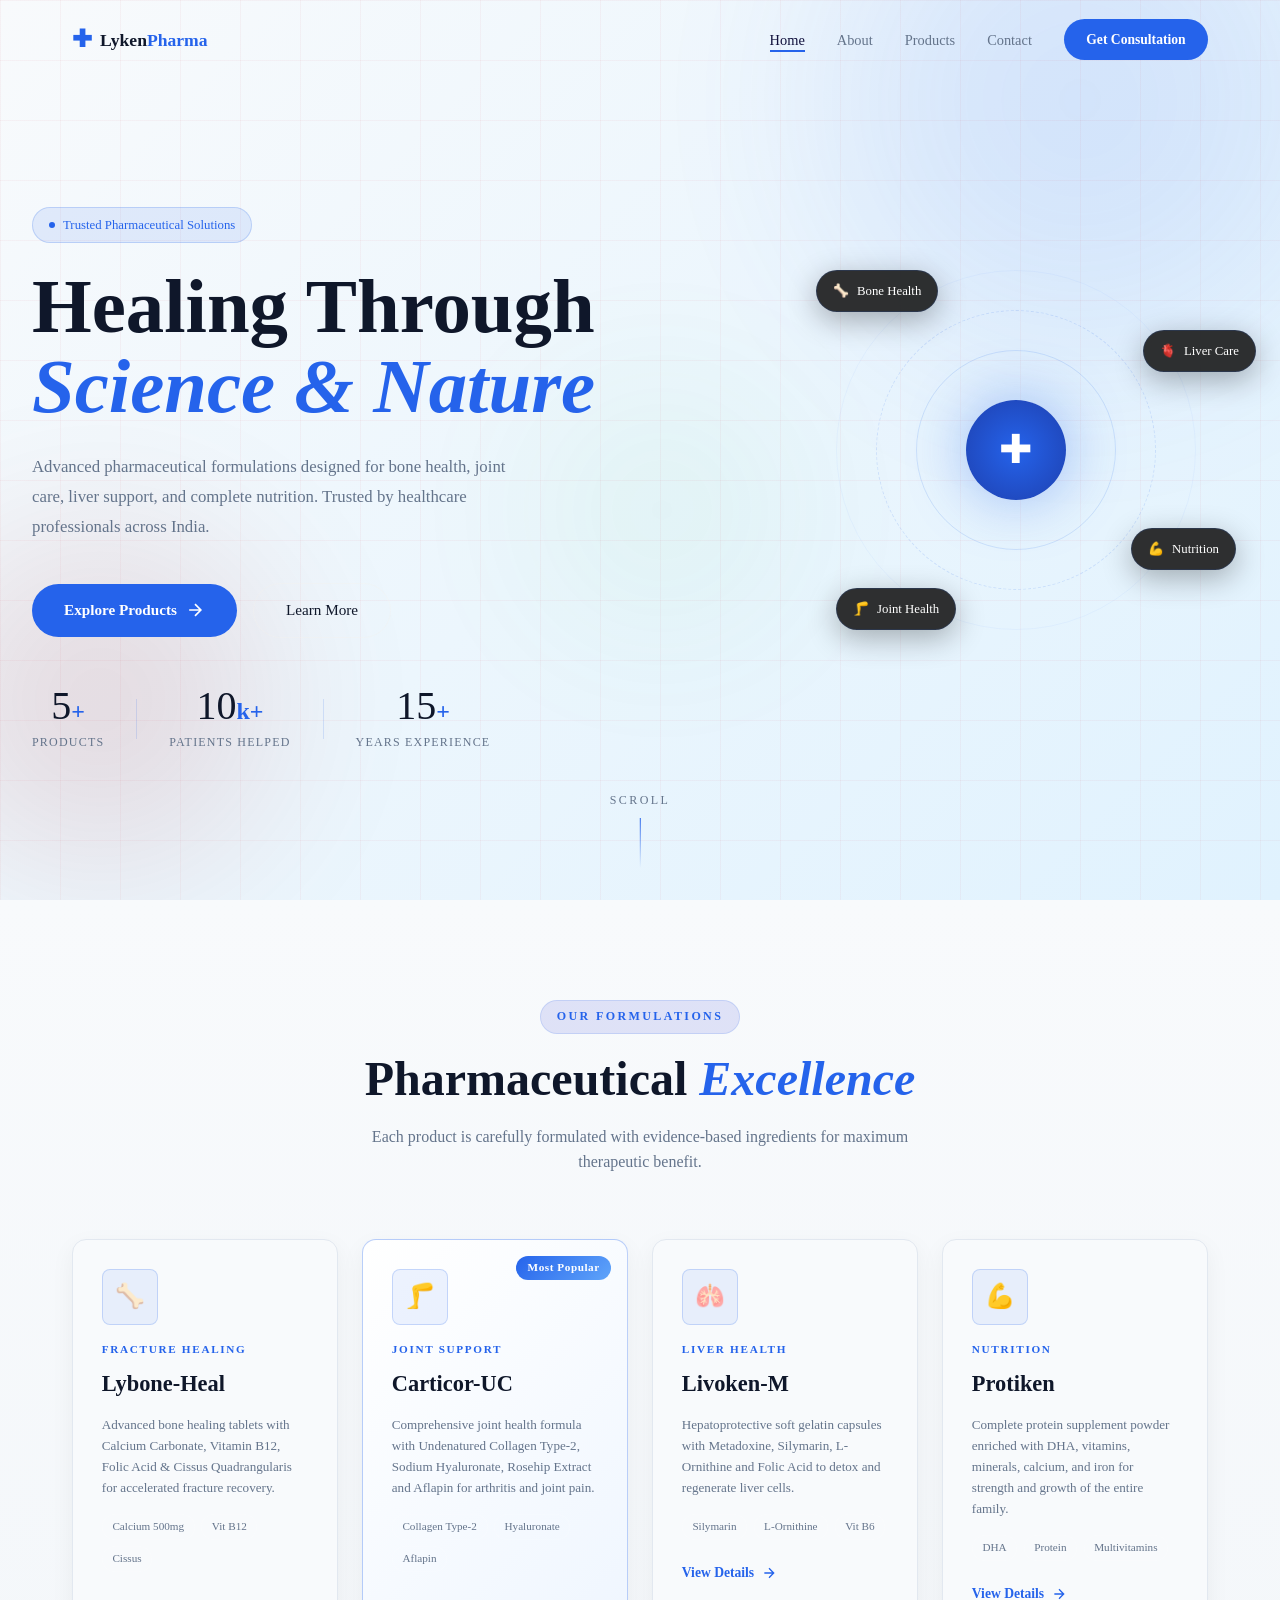
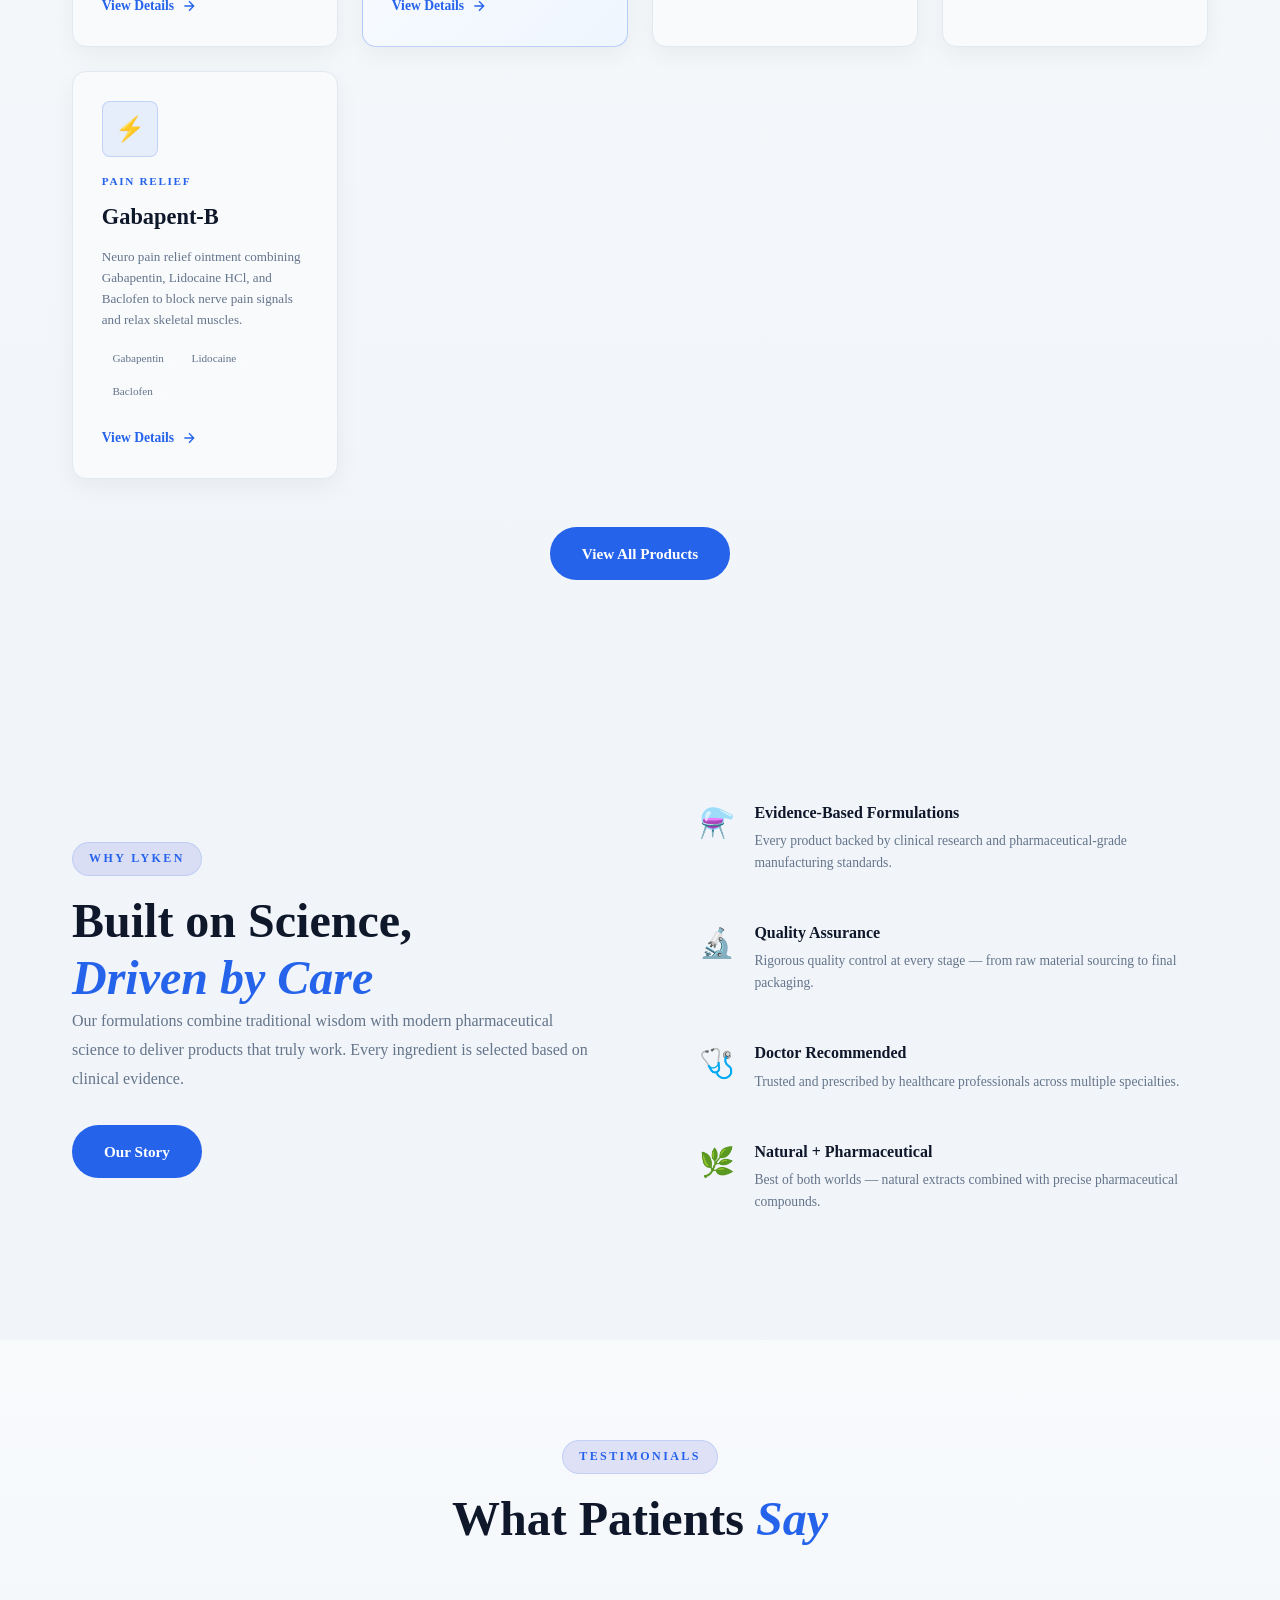
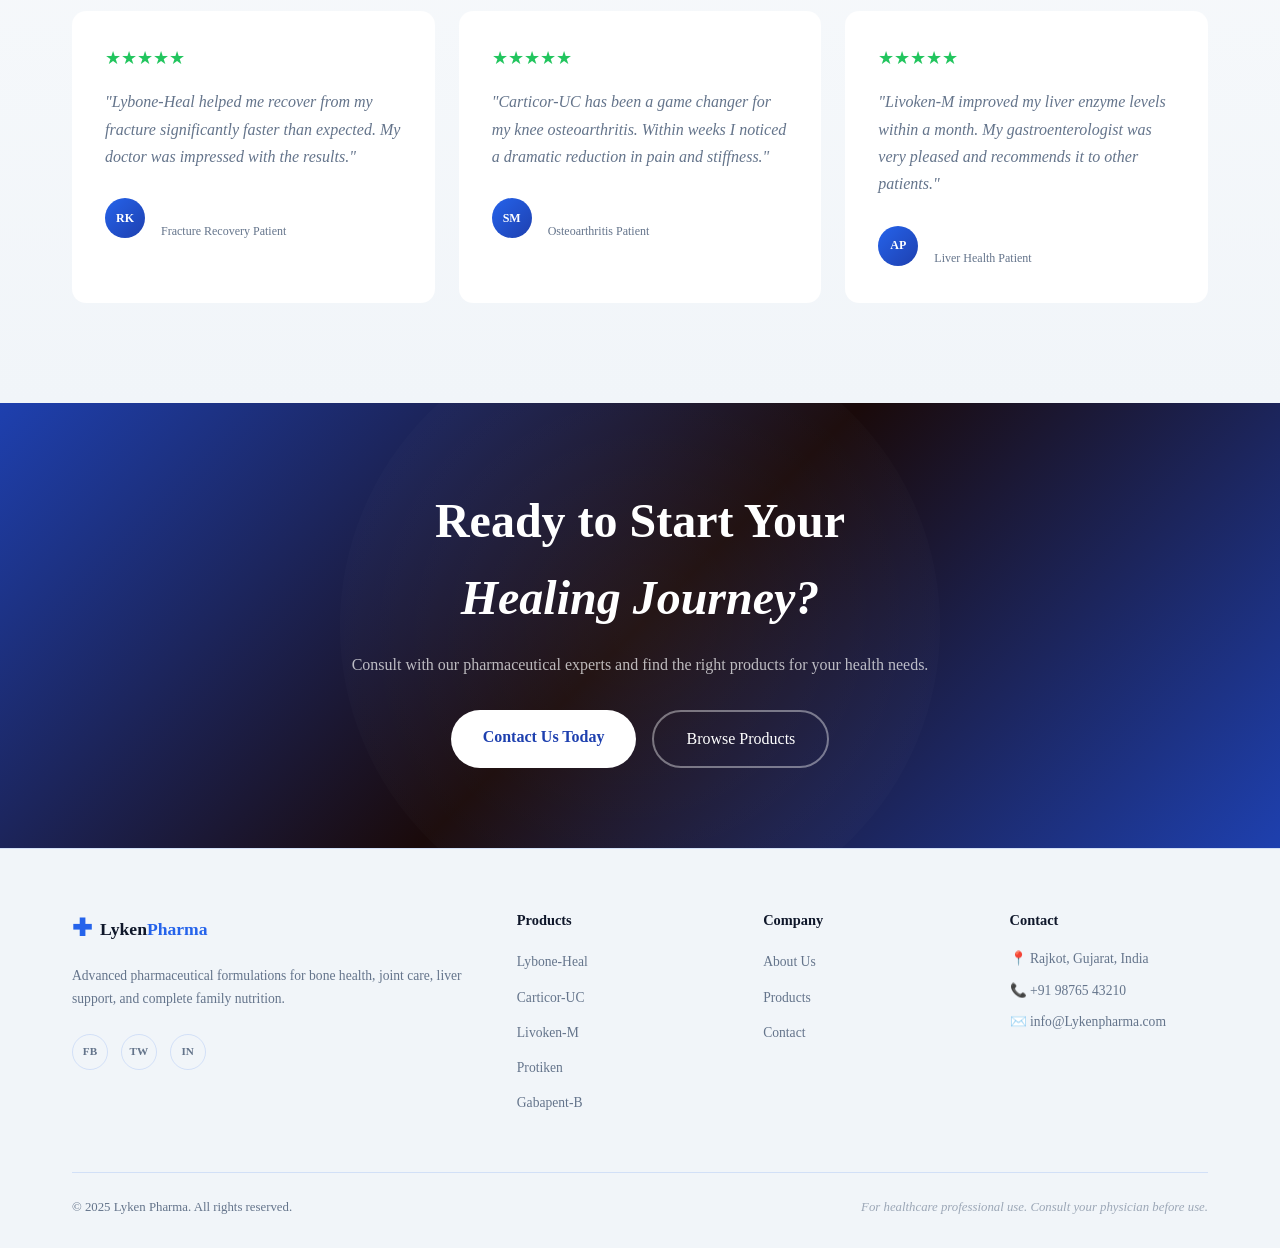
==== commit 1448e049: "autoscrollsolved" ====
--- a/index.html
+++ b/index.html
@@ -359,7 +359,7 @@
       <div class="footer-col">
         <h5>Contact</h5>
         <ul class="contact-list">
-          <li>📍 Himatnagar, Gujarat, India</li>
+          <li>📍 Rajkot, Gujarat, India</li>
           <li>📞 +91 98765 43210</li>
           <li>✉️ info@Lykenpharma.com</li>
         </ul>
--- a/style.css
+++ b/style.css
@@ -93,7 +93,7 @@
 }
 .nav-container {
   max-width: 1200px; margin: 0 auto; padding: 0 2rem;
-  display: flex; align-items: center; gap: 2rem;
+  display: flex; align-items: center; gap: 2rem; justify-content: space-between;
 }
 .logo {
   display: flex; align-items: center; gap: 0.5rem;
@@ -566,10 +566,10 @@
 /* ===== Contact Page ===== */
 .contact-section { padding: 80px 0 100px; }
 .contact-grid { display: grid; grid-template-columns: 1fr 1.5fr; gap: 4rem; }
-.contact-info h3 { font-family: var(--font-serif); font-size: 2rem; color: var(--light); margin-bottom: 1rem; }
+.contact-info h3 { font-family: var(--font-serif); font-size: 2rem; color: var(--text); margin-bottom: 1rem; }
 .contact-info p { color: var(--text-muted); line-height: 1.8; margin-bottom: 2rem; }
 .contact-item {
-  display: flex; gap: 1rem; align-items: flex-start;
+  display: flex; gap: 1rem; align-items: center;
   padding: 1.2rem; background: var(--dark3); border: 1px solid rgba(255,255,255,0.06);
   border-radius: var(--radius-sm); margin-bottom: 1rem; transition: var(--transition);
 }
@@ -586,6 +586,7 @@
   background: var(--dark3); border: 1px solid rgba(255,255,255,0.06);
   border-radius: var(--radius); padding: 2.5rem;
 }
+
 .contact-form h3 { font-family: var(--font-serif); font-size: 1.8rem; color: var(--light); margin-bottom: 2rem; }
 .form-row { display: grid; grid-template-columns: 1fr 1fr; gap: 1rem; margin-bottom: 1rem; }
 .form-group { margin-bottom: 1rem; }
@@ -704,6 +705,13 @@
   .product-card-left { border-right: none; border-bottom: 1px solid var(--border); padding: 2rem; }
 }
 @media (max-width: 640px) {
+  .nav-link:hover, .nav-link.active{
+    color: var(--dark);
+  }
+  .about_main .container{
+    padding: 0 1rem;
+    overflow: hidden;
+  }
   .nav-links, .cta-btn { display: none; }
   .hamburger { display: flex; }
   .nav-links.open {
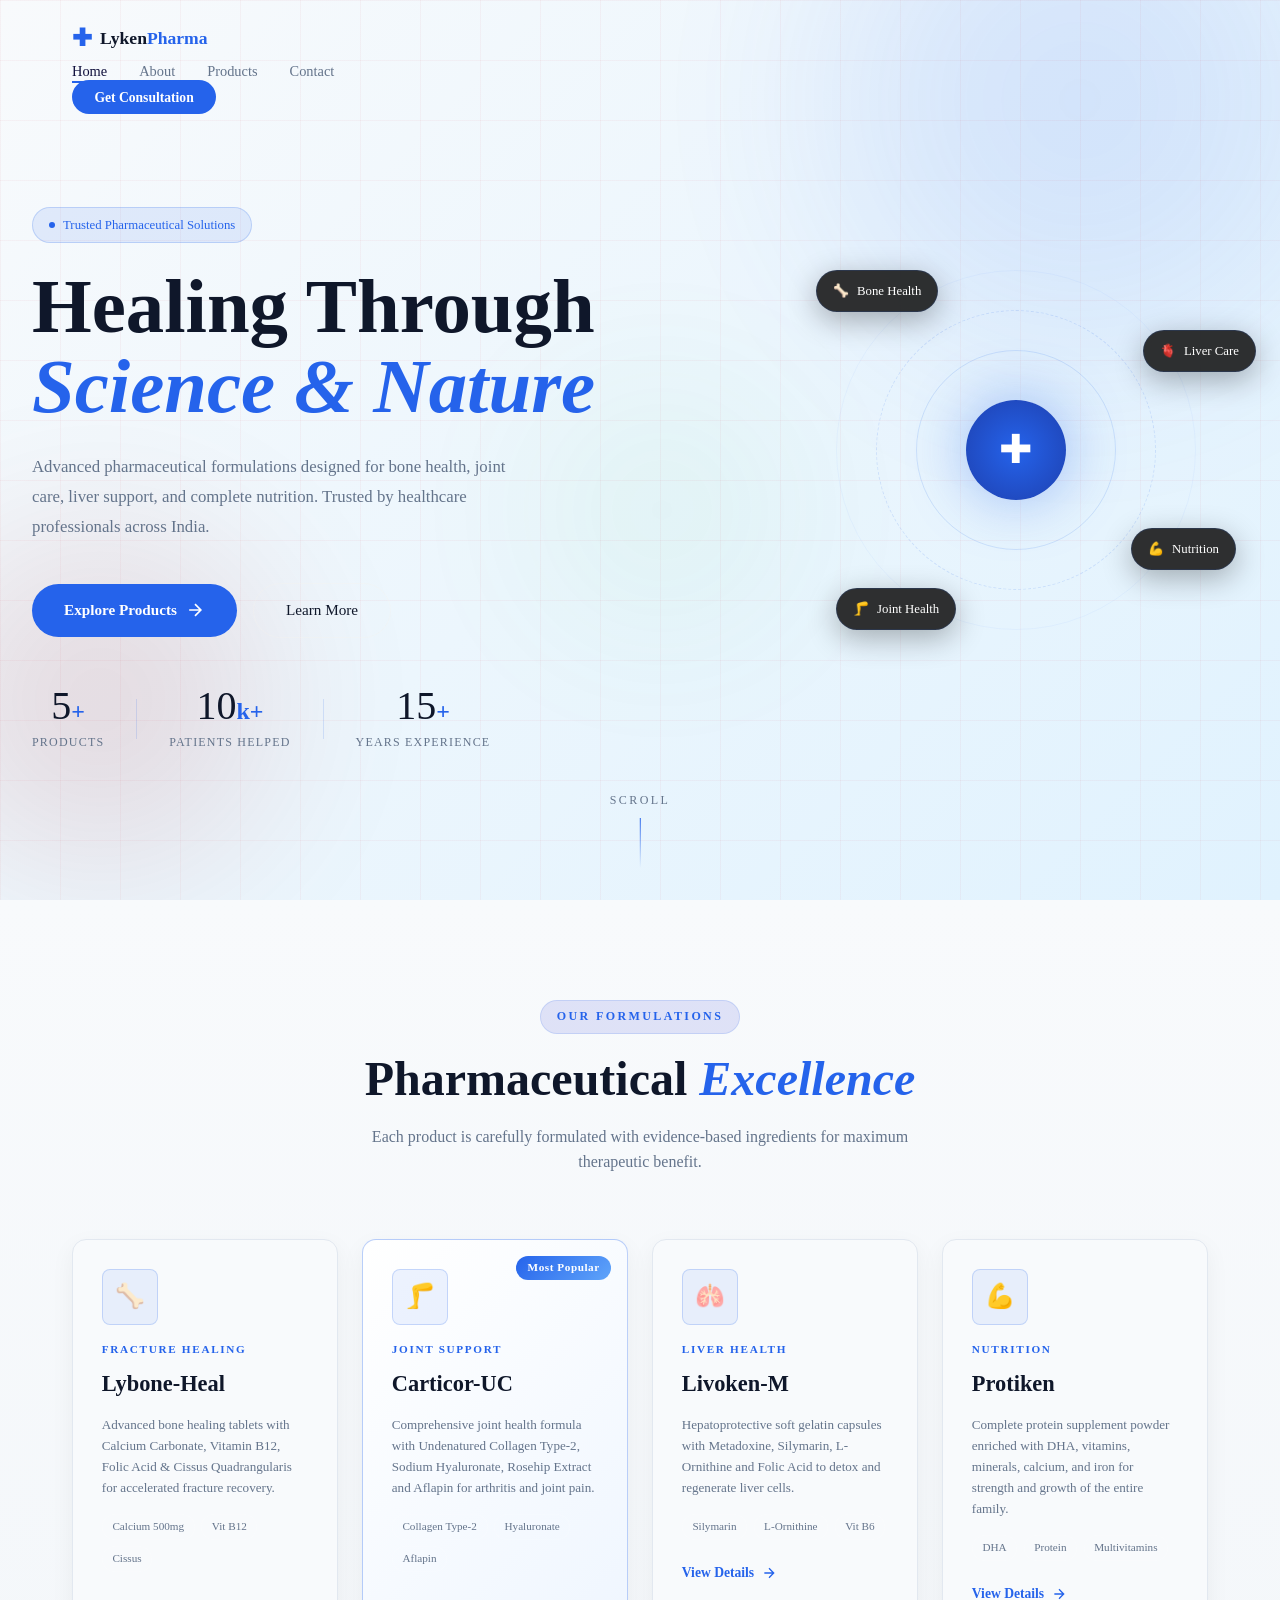
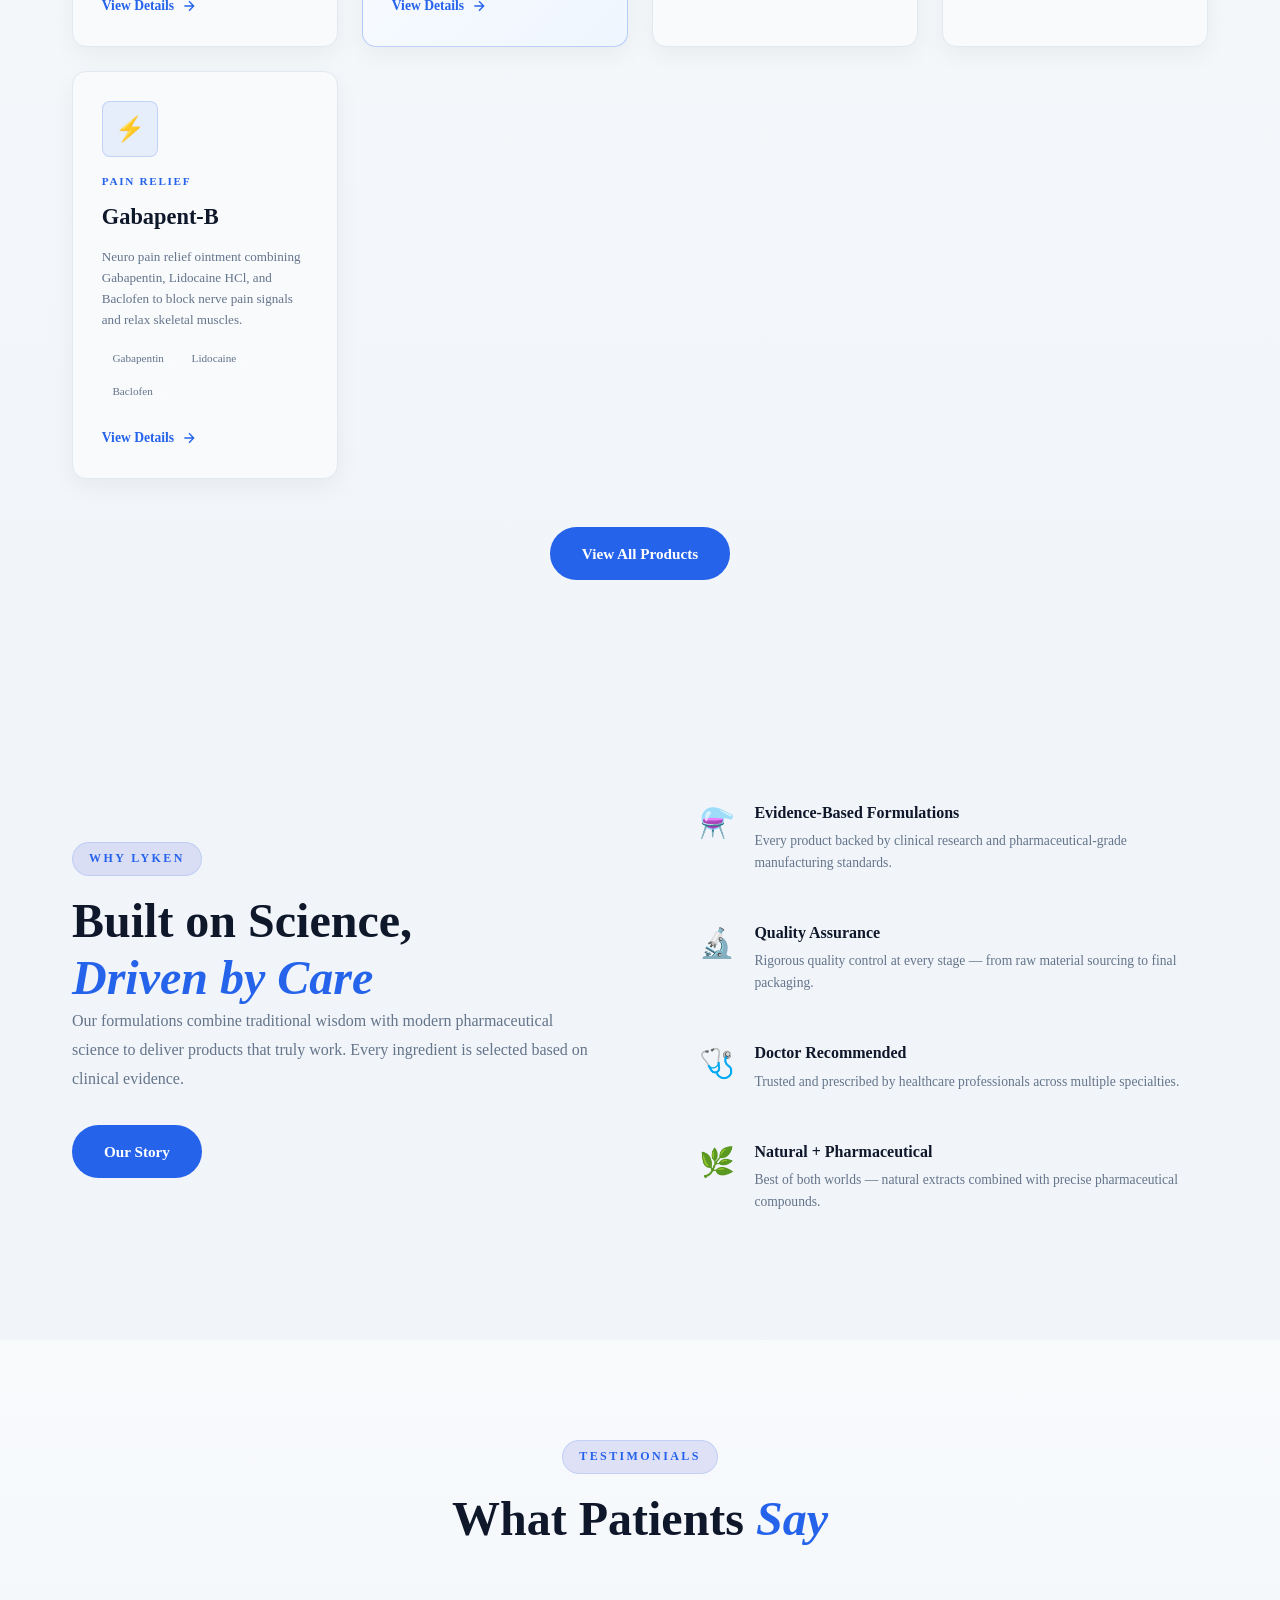
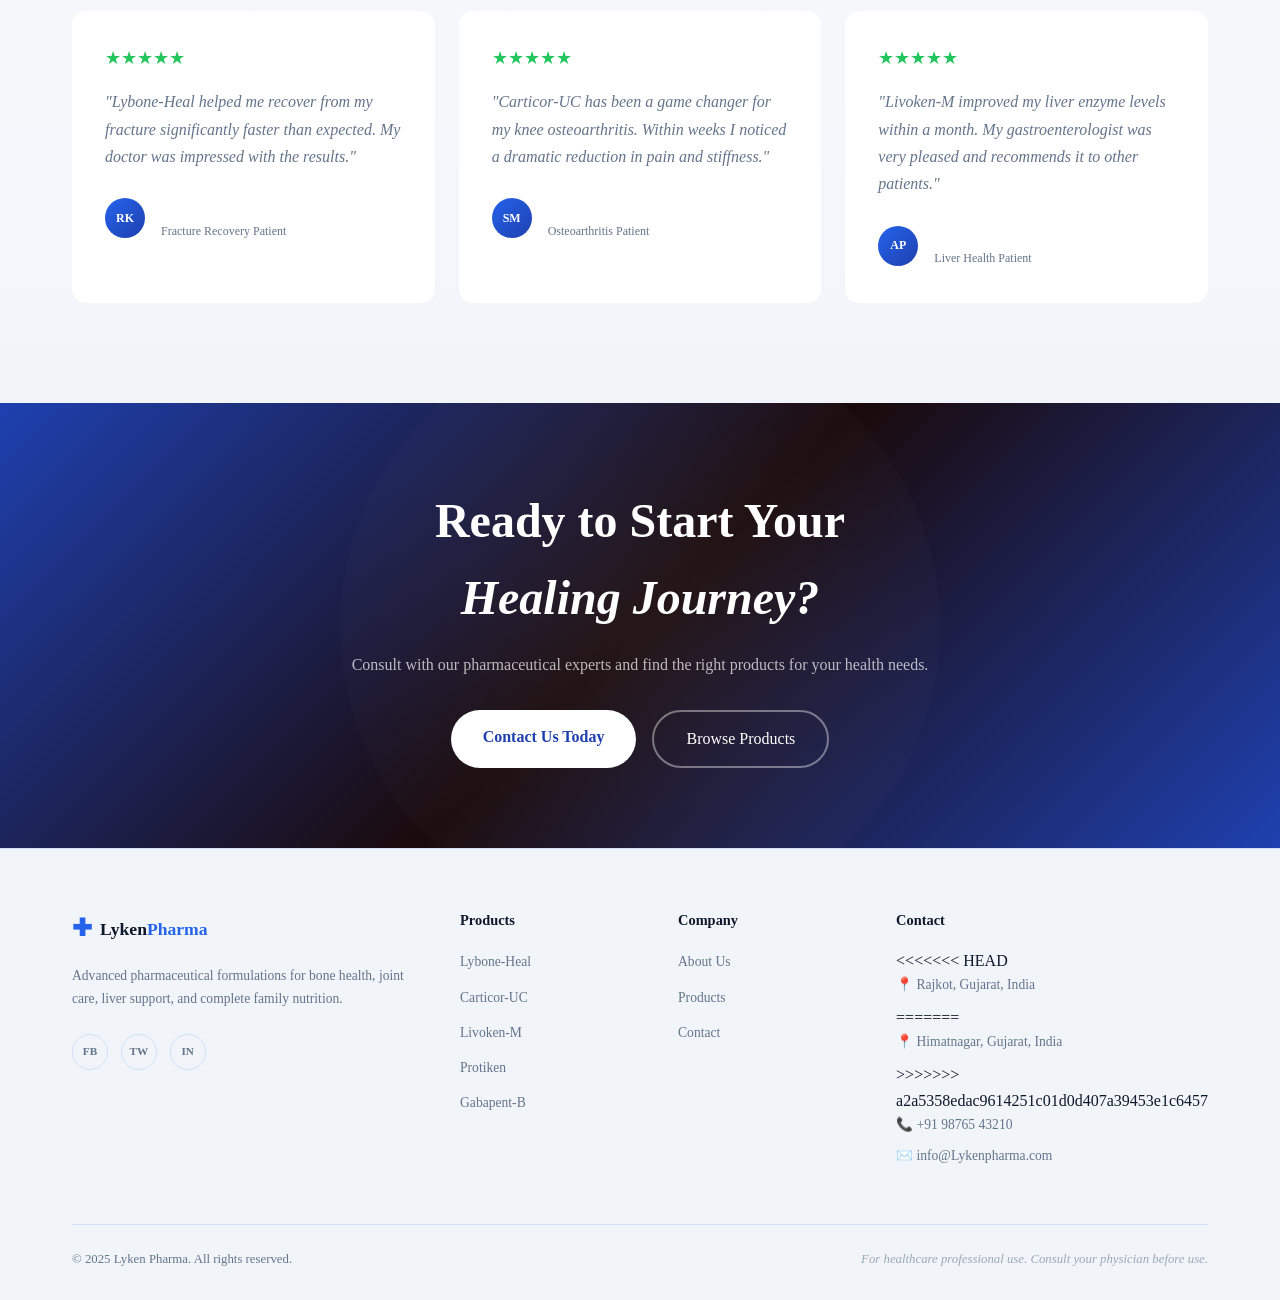
==== commit 0344dc58: "Merge branch 'main' of https://github.com/AhteshamSumra/lykenpharma" ====
--- a/index.html
+++ b/index.html
@@ -359,7 +359,11 @@
       <div class="footer-col">
         <h5>Contact</h5>
         <ul class="contact-list">
+<<<<<<< HEAD
           <li>📍 Rajkot, Gujarat, India</li>
+=======
+          <li>📍 Himatnagar, Gujarat, India</li>
+>>>>>>> a2a5358edac9614251c01d0d407a39453e1c6457
           <li>📞 +91 98765 43210</li>
           <li>✉️ info@Lykenpharma.com</li>
         </ul>
--- a/style.css
+++ b/style.css
@@ -93,7 +93,11 @@
 }
 .nav-container {
   max-width: 1200px; margin: 0 auto; padding: 0 2rem;
+<<<<<<< HEAD
   display: flex; align-items: center; gap: 2rem; justify-content: space-between;
+=======
+  display: flex; align-items: center; gap: 2rem;
+>>>>>>> a2a5358edac9614251c01d0d407a39453e1c6457
 }
 .logo {
   display: flex; align-items: center; gap: 0.5rem;
@@ -566,10 +570,17 @@
 /* ===== Contact Page ===== */
 .contact-section { padding: 80px 0 100px; }
 .contact-grid { display: grid; grid-template-columns: 1fr 1.5fr; gap: 4rem; }
+<<<<<<< HEAD
 .contact-info h3 { font-family: var(--font-serif); font-size: 2rem; color: var(--text); margin-bottom: 1rem; }
 .contact-info p { color: var(--text-muted); line-height: 1.8; margin-bottom: 2rem; }
 .contact-item {
   display: flex; gap: 1rem; align-items: center;
+=======
+.contact-info h3 { font-family: var(--font-serif); font-size: 2rem; color: var(--light); margin-bottom: 1rem; }
+.contact-info p { color: var(--text-muted); line-height: 1.8; margin-bottom: 2rem; }
+.contact-item {
+  display: flex; gap: 1rem; align-items: flex-start;
+>>>>>>> a2a5358edac9614251c01d0d407a39453e1c6457
   padding: 1.2rem; background: var(--dark3); border: 1px solid rgba(255,255,255,0.06);
   border-radius: var(--radius-sm); margin-bottom: 1rem; transition: var(--transition);
 }
@@ -586,7 +597,10 @@
   background: var(--dark3); border: 1px solid rgba(255,255,255,0.06);
   border-radius: var(--radius); padding: 2.5rem;
 }
-
+<<<<<<< HEAD
+
+=======
+>>>>>>> a2a5358edac9614251c01d0d407a39453e1c6457
 .contact-form h3 { font-family: var(--font-serif); font-size: 1.8rem; color: var(--light); margin-bottom: 2rem; }
 .form-row { display: grid; grid-template-columns: 1fr 1fr; gap: 1rem; margin-bottom: 1rem; }
 .form-group { margin-bottom: 1rem; }
@@ -705,6 +719,7 @@
   .product-card-left { border-right: none; border-bottom: 1px solid var(--border); padding: 2rem; }
 }
 @media (max-width: 640px) {
+<<<<<<< HEAD
   .nav-link:hover, .nav-link.active{
     color: var(--dark);
   }
@@ -712,6 +727,8 @@
     padding: 0 1rem;
     overflow: hidden;
   }
+=======
+>>>>>>> a2a5358edac9614251c01d0d407a39453e1c6457
   .nav-links, .cta-btn { display: none; }
   .hamburger { display: flex; }
   .nav-links.open {
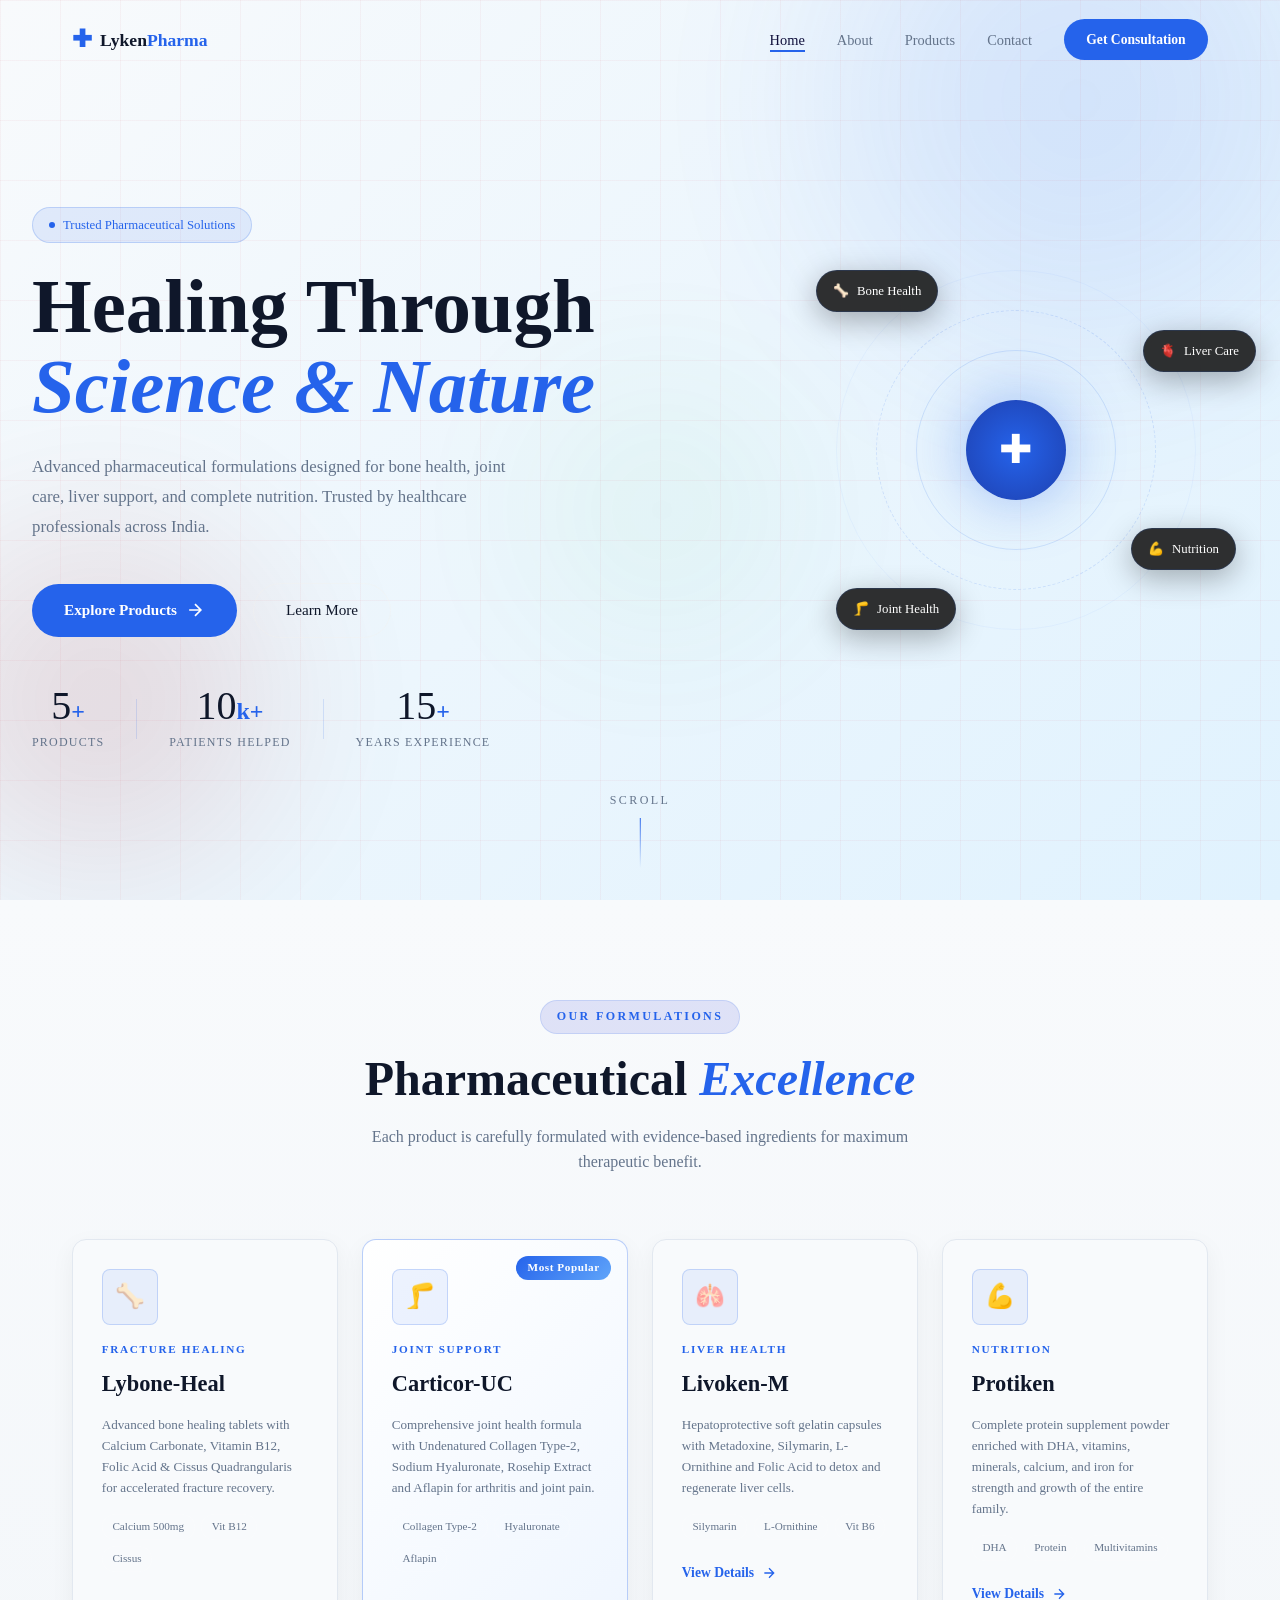
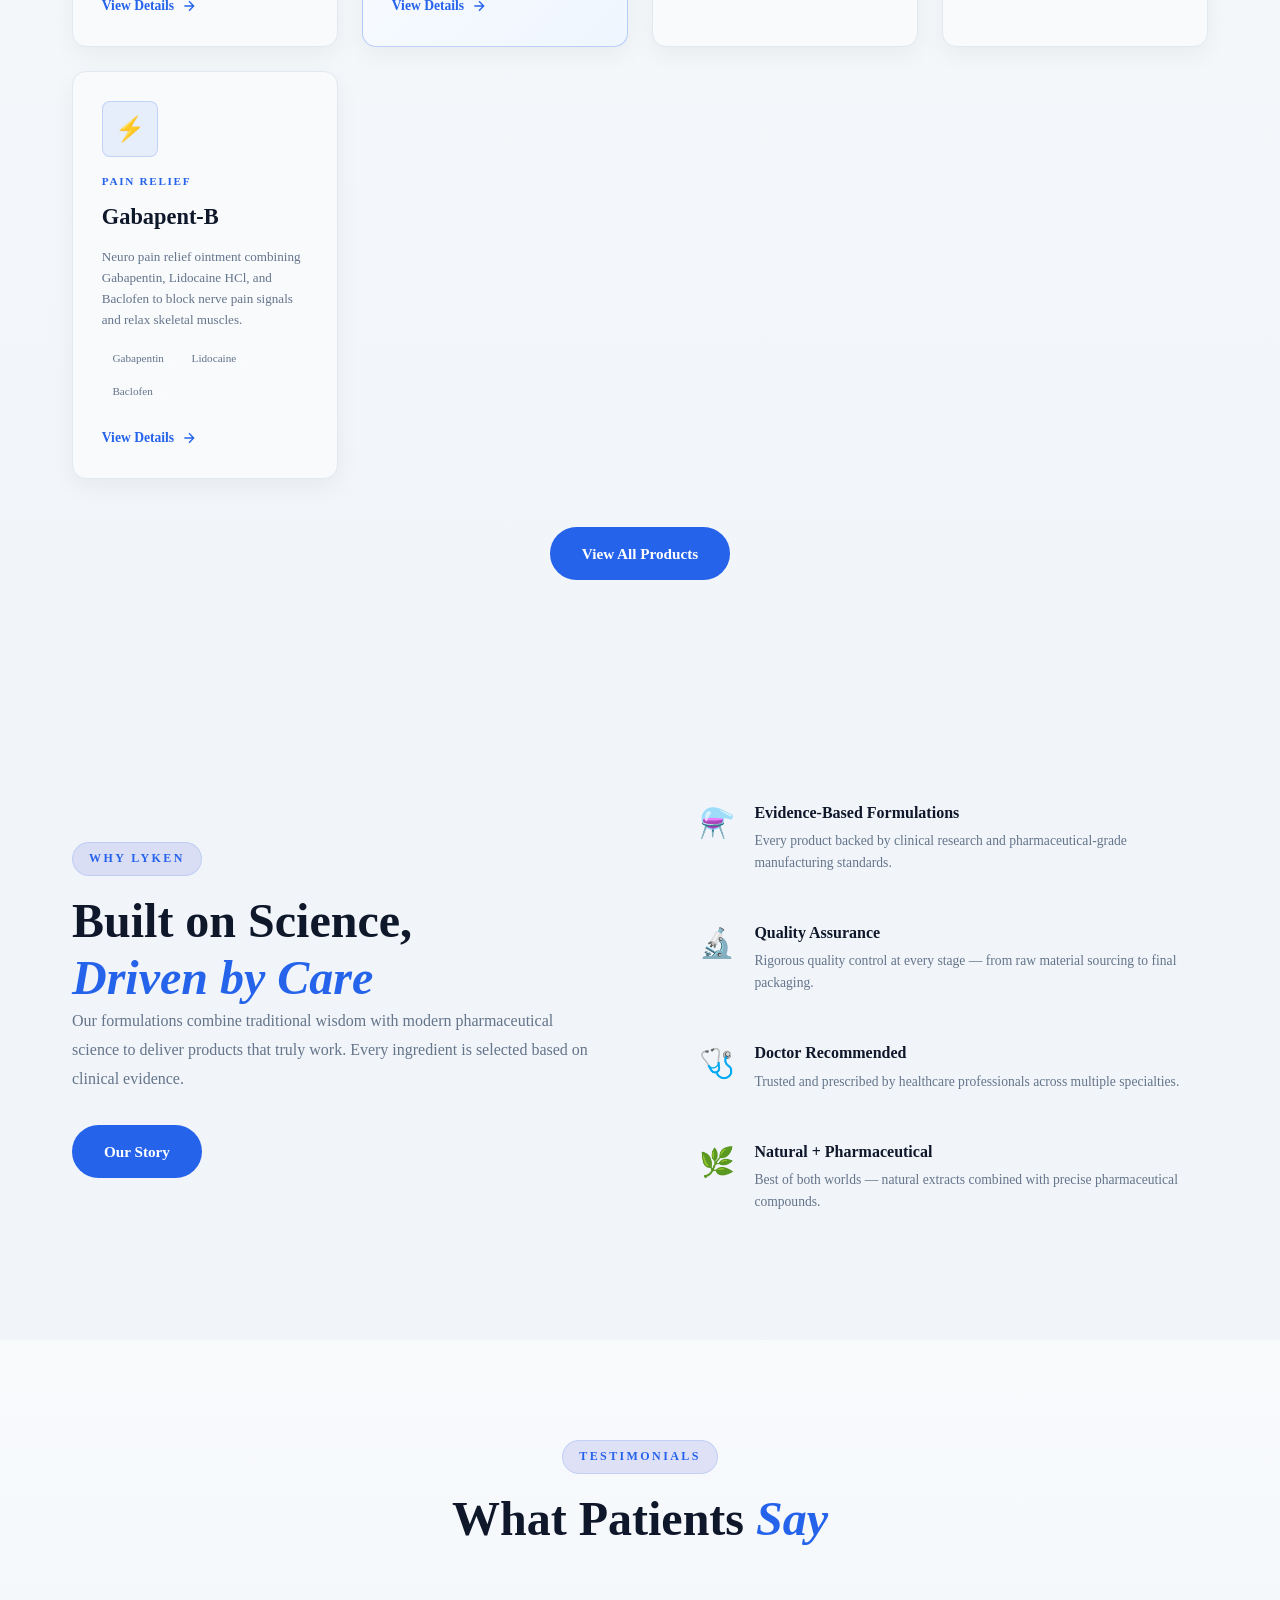
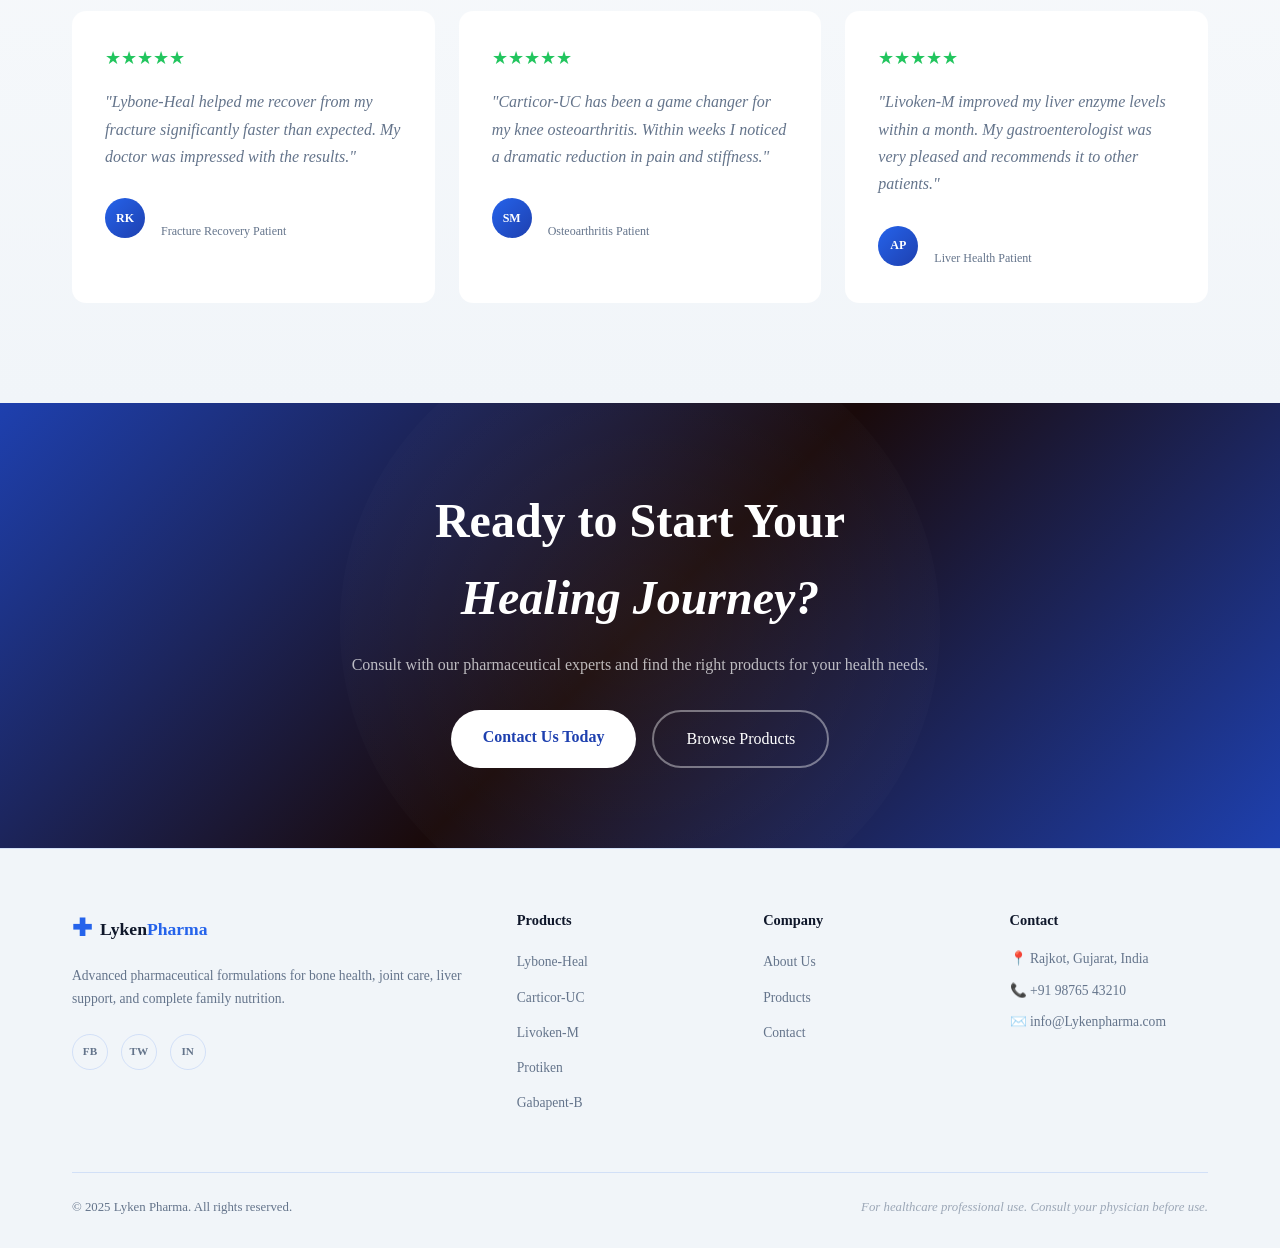
==== commit b081dbcf: "firstpagedone" ====
--- a/index.html
+++ b/index.html
@@ -359,11 +359,7 @@
       <div class="footer-col">
         <h5>Contact</h5>
         <ul class="contact-list">
-<<<<<<< HEAD
           <li>📍 Rajkot, Gujarat, India</li>
-=======
-          <li>📍 Himatnagar, Gujarat, India</li>
->>>>>>> a2a5358edac9614251c01d0d407a39453e1c6457
           <li>📞 +91 98765 43210</li>
           <li>✉️ info@Lykenpharma.com</li>
         </ul>
--- a/style.css
+++ b/style.css
@@ -93,11 +93,7 @@
 }
 .nav-container {
   max-width: 1200px; margin: 0 auto; padding: 0 2rem;
-<<<<<<< HEAD
   display: flex; align-items: center; gap: 2rem; justify-content: space-between;
-=======
-  display: flex; align-items: center; gap: 2rem;
->>>>>>> a2a5358edac9614251c01d0d407a39453e1c6457
 }
 .logo {
   display: flex; align-items: center; gap: 0.5rem;
@@ -570,17 +566,10 @@
 /* ===== Contact Page ===== */
 .contact-section { padding: 80px 0 100px; }
 .contact-grid { display: grid; grid-template-columns: 1fr 1.5fr; gap: 4rem; }
-<<<<<<< HEAD
 .contact-info h3 { font-family: var(--font-serif); font-size: 2rem; color: var(--text); margin-bottom: 1rem; }
 .contact-info p { color: var(--text-muted); line-height: 1.8; margin-bottom: 2rem; }
 .contact-item {
   display: flex; gap: 1rem; align-items: center;
-=======
-.contact-info h3 { font-family: var(--font-serif); font-size: 2rem; color: var(--light); margin-bottom: 1rem; }
-.contact-info p { color: var(--text-muted); line-height: 1.8; margin-bottom: 2rem; }
-.contact-item {
-  display: flex; gap: 1rem; align-items: flex-start;
->>>>>>> a2a5358edac9614251c01d0d407a39453e1c6457
   padding: 1.2rem; background: var(--dark3); border: 1px solid rgba(255,255,255,0.06);
   border-radius: var(--radius-sm); margin-bottom: 1rem; transition: var(--transition);
 }
@@ -597,10 +586,6 @@
   background: var(--dark3); border: 1px solid rgba(255,255,255,0.06);
   border-radius: var(--radius); padding: 2.5rem;
 }
-<<<<<<< HEAD
-
-=======
->>>>>>> a2a5358edac9614251c01d0d407a39453e1c6457
 .contact-form h3 { font-family: var(--font-serif); font-size: 1.8rem; color: var(--light); margin-bottom: 2rem; }
 .form-row { display: grid; grid-template-columns: 1fr 1fr; gap: 1rem; margin-bottom: 1rem; }
 .form-group { margin-bottom: 1rem; }
@@ -719,7 +704,6 @@
   .product-card-left { border-right: none; border-bottom: 1px solid var(--border); padding: 2rem; }
 }
 @media (max-width: 640px) {
-<<<<<<< HEAD
   .nav-link:hover, .nav-link.active{
     color: var(--dark);
   }
@@ -727,8 +711,6 @@
     padding: 0 1rem;
     overflow: hidden;
   }
-=======
->>>>>>> a2a5358edac9614251c01d0d407a39453e1c6457
   .nav-links, .cta-btn { display: none; }
   .hamburger { display: flex; }
   .nav-links.open {
